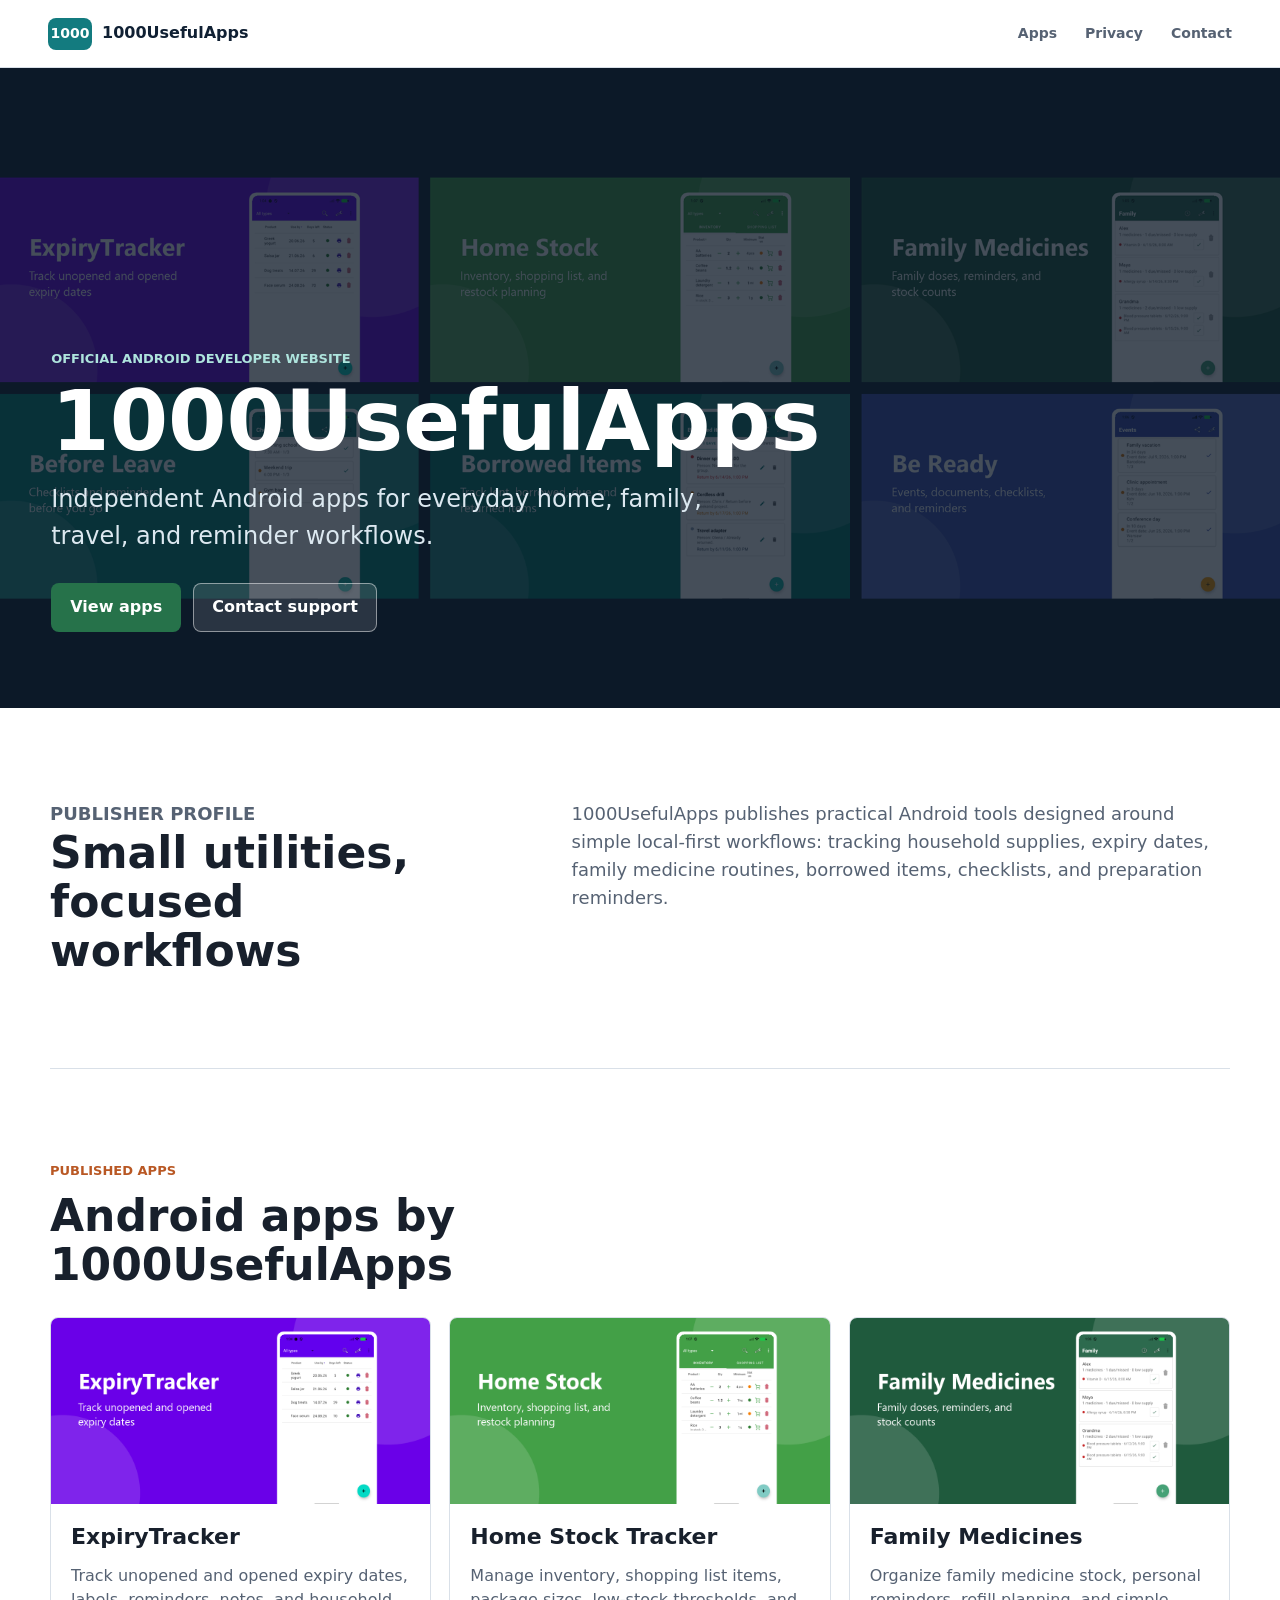
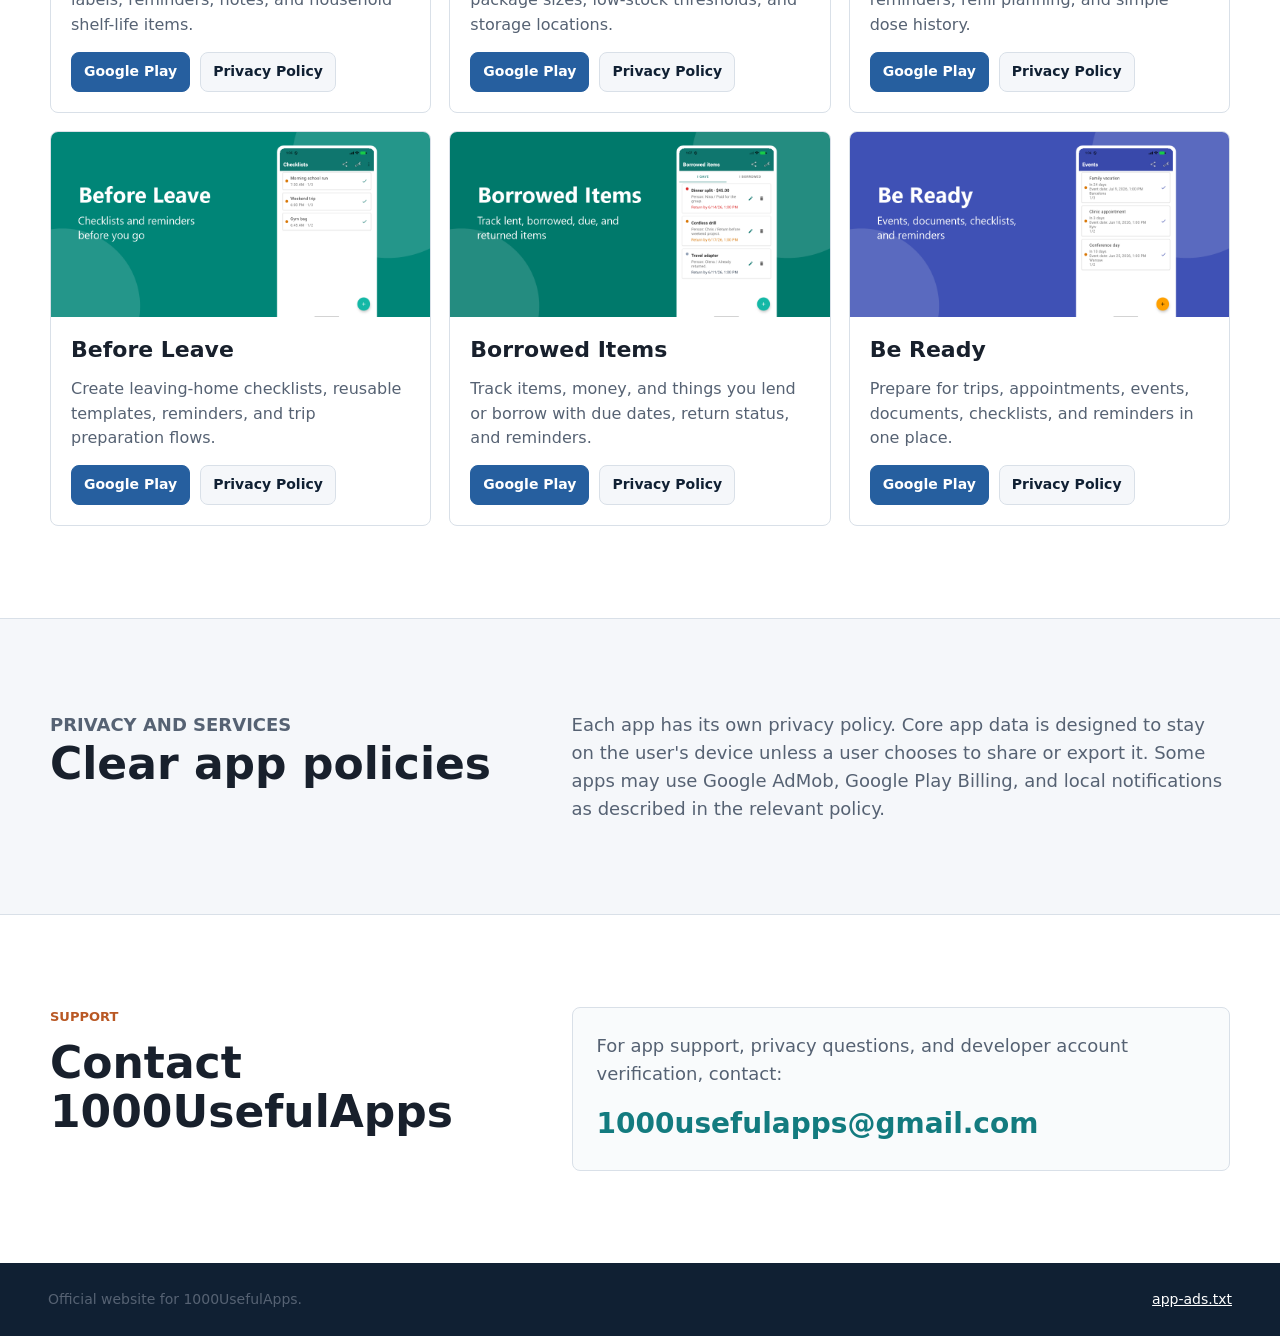
==== index.html @ 862e4d75 "Add Google site verification tag" ====
<!doctype html>
<html lang="en">
  <head>
    <meta charset="utf-8">
    <meta name="viewport" content="width=device-width, initial-scale=1">
    <title>1000UsefulApps | Official Android Developer Website</title>
    <meta
      name="description"
      content="Official website for 1000UsefulApps, an independent Android app developer creating practical tools for home, family, travel, and everyday routines."
    >
    <link rel="canonical" href="https://1000usefulapps.github.io/">
    <meta property="og:title" content="1000UsefulApps">
    <meta property="og:description" content="Practical Android apps for everyday home, family, travel, and reminder workflows.">
    <meta property="og:type" content="website">
    <meta property="og:url" content="https://1000usefulapps.github.io/">
    <meta property="og:image" content="https://1000usefulapps.github.io/assets/apps/portfolio-preview.png">
    <meta name="google-site-verification" content="Y6LnoSUaHyvUxmMzChPfbwcNs0ozjWDO7_T7IYv05tI">
    <link rel="stylesheet" href="styles.css">
  </head>
  <body>
    <header class="site-header">
      <a class="brand" href="/" aria-label="1000UsefulApps home">
        <span class="brand-mark" aria-hidden="true">1000</span>
        <span>1000UsefulApps</span>
      </a>
      <nav class="site-nav" aria-label="Primary navigation">
        <a href="#apps">Apps</a>
        <a href="#privacy">Privacy</a>
        <a href="#contact">Contact</a>
      </nav>
    </header>

    <main>
      <section class="hero" aria-labelledby="hero-title">
        <div class="hero-content">
          <p class="eyebrow">Official Android developer website</p>
          <h1 id="hero-title">1000UsefulApps</h1>
          <p class="hero-copy">
            Independent Android apps for everyday home, family, travel, and reminder workflows.
          </p>
          <div class="hero-actions">
            <a class="button button-primary" href="#apps">View apps</a>
            <a class="button button-secondary" href="mailto:1000usefulapps@gmail.com">Contact support</a>
          </div>
        </div>
      </section>

      <section class="section intro" aria-label="About 1000UsefulApps">
        <div>
          <p class="section-kicker">Publisher profile</p>
          <h2>Small utilities, focused workflows</h2>
        </div>
        <p>
          1000UsefulApps publishes practical Android tools designed around simple local-first
          workflows: tracking household supplies, expiry dates, family medicine routines,
          borrowed items, checklists, and preparation reminders.
        </p>
      </section>

      <section class="section" id="apps" aria-labelledby="apps-title">
        <div class="section-heading">
          <p class="section-kicker">Published apps</p>
          <h2 id="apps-title">Android apps by 1000UsefulApps</h2>
        </div>

        <div class="app-grid">
          <article class="app-card">
            <img src="assets/apps/expirytracker.png" alt="ExpiryTracker app preview">
            <div class="app-content">
              <h3>ExpiryTracker</h3>
              <p>Track unopened and opened expiry dates, labels, reminders, notes, and household shelf-life items.</p>
              <div class="app-links">
                <a href="https://play.google.com/store/apps/details?id=com.myhome.expirytracker">Google Play</a>
                <a href="https://1000usefulapps.github.io/ExpieryTracker-privacy/">Privacy Policy</a>
              </div>
            </div>
          </article>

          <article class="app-card">
            <img src="assets/apps/home-stock.png" alt="Home Stock Tracker app preview">
            <div class="app-content">
              <h3>Home Stock Tracker</h3>
              <p>Manage inventory, shopping list items, package sizes, low-stock thresholds, and storage locations.</p>
              <div class="app-links">
                <a href="https://play.google.com/store/apps/details?id=com.myhome.homestock">Google Play</a>
                <a href="https://1000usefulapps.github.io/homestock-privacy/">Privacy Policy</a>
              </div>
            </div>
          </article>

          <article class="app-card">
            <img src="assets/apps/family-medicines.png" alt="Family Medicines app preview">
            <div class="app-content">
              <h3>Family Medicines</h3>
              <p>Organize family medicine stock, personal reminders, refill planning, and simple dose history.</p>
              <div class="app-links">
                <a href="https://play.google.com/store/apps/details?id=com.myhome.familymedicines">Google Play</a>
                <a href="https://1000usefulapps.github.io/familymedicines-privacy/">Privacy Policy</a>
              </div>
            </div>
          </article>

          <article class="app-card">
            <img src="assets/apps/before-leave.png" alt="Before Leave app preview">
            <div class="app-content">
              <h3>Before Leave</h3>
              <p>Create leaving-home checklists, reusable templates, reminders, and trip preparation flows.</p>
              <div class="app-links">
                <a href="https://play.google.com/store/apps/details?id=com.myhome.beforeleave">Google Play</a>
                <a href="https://1000usefulapps.github.io/beforeleave-privacy/">Privacy Policy</a>
              </div>
            </div>
          </article>

          <article class="app-card">
            <img src="assets/apps/borrowed-items.png" alt="Borrowed Items app preview">
            <div class="app-content">
              <h3>Borrowed Items</h3>
              <p>Track items, money, and things you lend or borrow with due dates, return status, and reminders.</p>
              <div class="app-links">
                <a href="https://play.google.com/store/apps/details?id=com.myhome.borroweditems">Google Play</a>
                <a href="https://1000usefulapps.github.io/borroweditems-privacy/">Privacy Policy</a>
              </div>
            </div>
          </article>

          <article class="app-card">
            <img src="assets/apps/be-ready.png" alt="Be Ready app preview">
            <div class="app-content">
              <h3>Be Ready</h3>
              <p>Prepare for trips, appointments, events, documents, checklists, and reminders in one place.</p>
              <div class="app-links">
                <a href="https://play.google.com/store/apps/details?id=com.myhome.traveldocs">Google Play</a>
                <a href="https://1000usefulapps.github.io/traveldocs-privacy/">Privacy Policy</a>
              </div>
            </div>
          </article>
        </div>
      </section>

      <section class="section policy-band" id="privacy" aria-labelledby="privacy-title">
        <div>
          <p class="section-kicker">Privacy and services</p>
          <h2 id="privacy-title">Clear app policies</h2>
        </div>
        <p>
          Each app has its own privacy policy. Core app data is designed to stay on the user's
          device unless a user chooses to share or export it. Some apps may use Google AdMob,
          Google Play Billing, and local notifications as described in the relevant policy.
        </p>
      </section>

      <section class="section contact" id="contact" aria-labelledby="contact-title">
        <div>
          <p class="section-kicker">Support</p>
          <h2 id="contact-title">Contact 1000UsefulApps</h2>
        </div>
        <div class="contact-panel">
          <p>
            For app support, privacy questions, and developer account verification, contact:
          </p>
          <a class="contact-link" href="mailto:1000usefulapps@gmail.com">1000usefulapps@gmail.com</a>
        </div>
      </section>
    </main>

    <footer class="site-footer">
      <span>Official website for 1000UsefulApps.</span>
      <a href="app-ads.txt">app-ads.txt</a>
    </footer>
  </body>
</html>
---- styles.css ----
:root {
  --ink: #18202c;
  --muted: #566273;
  --line: #d9e0e8;
  --surface: #ffffff;
  --soft: #f5f7fa;
  --navy: #102033;
  --teal: #137b7f;
  --green: #26724a;
  --blue: #265f9f;
  --focus: #0b66c3;
}

* {
  box-sizing: border-box;
}

html {
  scroll-behavior: smooth;
}

body {
  margin: 0;
  color: var(--ink);
  background: var(--surface);
  font-family: Inter, ui-sans-serif, system-ui, -apple-system, BlinkMacSystemFont, "Segoe UI", sans-serif;
  font-size: 16px;
  line-height: 1.55;
}

a {
  color: inherit;
}

a:focus-visible {
  outline: 3px solid var(--focus);
  outline-offset: 3px;
}

.site-header {
  position: sticky;
  top: 0;
  z-index: 20;
  display: flex;
  align-items: center;
  justify-content: space-between;
  gap: 24px;
  min-height: 68px;
  padding: 14px clamp(18px, 4vw, 48px);
  background: rgba(255, 255, 255, 0.94);
  border-bottom: 1px solid var(--line);
  backdrop-filter: blur(12px);
}

.brand {
  display: inline-flex;
  align-items: center;
  gap: 10px;
  min-width: 0;
  color: var(--navy);
  font-weight: 760;
  text-decoration: none;
}

.brand-mark {
  display: inline-grid;
  place-items: center;
  width: 44px;
  height: 32px;
  color: #fff;
  background: var(--teal);
  border-radius: 8px;
  font-size: 14px;
}

.site-nav {
  display: flex;
  align-items: center;
  gap: clamp(12px, 2.4vw, 28px);
  color: var(--muted);
  font-size: 14px;
  font-weight: 650;
}

.site-nav a {
  text-decoration: none;
}

.site-nav a:hover {
  color: var(--ink);
}

.hero {
  position: relative;
  min-height: min(640px, calc(100vh - 68px));
  display: flex;
  align-items: end;
  padding: clamp(88px, 14vw, 160px) clamp(18px, 4vw, 56px) clamp(44px, 7vw, 76px);
  color: #fff;
  background-image: url("assets/apps/portfolio-preview.png");
  background-position: center;
  background-size: cover;
  isolation: isolate;
}

.hero::before {
  content: "";
  position: absolute;
  inset: 0;
  z-index: -1;
  background: rgba(11, 23, 37, 0.76);
}

.hero-content {
  width: min(860px, 100%);
}

.eyebrow,
.section-kicker {
  margin: 0 0 10px;
  color: #b95824;
  font-size: 13px;
  font-weight: 800;
  text-transform: uppercase;
}

.hero .eyebrow {
  color: #aee4dd;
}

h1,
h2,
h3,
p {
  overflow-wrap: anywhere;
}

h1 {
  margin: 0;
  font-size: clamp(44px, 7vw, 84px);
  line-height: 1;
  font-weight: 820;
  letter-spacing: 0;
  overflow-wrap: normal;
}

h2 {
  margin: 0;
  font-size: clamp(28px, 4vw, 44px);
  line-height: 1.12;
  font-weight: 780;
  letter-spacing: 0;
}

h3 {
  margin: 0;
  font-size: 22px;
  line-height: 1.18;
  font-weight: 760;
  letter-spacing: 0;
}

.hero-copy {
  max-width: 690px;
  margin: 18px 0 0;
  color: #dce8f0;
  font-size: clamp(18px, 2.2vw, 24px);
}

.hero-actions {
  display: flex;
  flex-wrap: wrap;
  gap: 12px;
  margin-top: 28px;
}

.button {
  display: inline-flex;
  align-items: center;
  justify-content: center;
  min-height: 46px;
  padding: 11px 18px;
  border: 1px solid transparent;
  border-radius: 8px;
  font-weight: 750;
  text-decoration: none;
}

.button-primary {
  color: #fff;
  background: var(--green);
}

.button-secondary {
  color: #fff;
  border-color: rgba(255, 255, 255, 0.48);
  background: rgba(255, 255, 255, 0.12);
}

.section {
  width: min(1180px, calc(100% - 36px));
  margin: 0 auto;
  padding: clamp(54px, 8vw, 92px) 0;
}

.intro,
.policy-band,
.contact {
  display: grid;
  grid-template-columns: minmax(240px, 0.82fr) minmax(0, 1.18fr);
  gap: clamp(24px, 5vw, 72px);
  align-items: start;
  border-bottom: 1px solid var(--line);
}

.intro p,
.policy-band p,
.contact-panel p {
  margin: 0;
  color: var(--muted);
  font-size: 18px;
}

.section-heading {
  max-width: 780px;
  margin-bottom: 28px;
}

.app-grid {
  display: grid;
  grid-template-columns: repeat(3, minmax(0, 1fr));
  gap: 18px;
}

.app-card {
  overflow: hidden;
  display: flex;
  flex-direction: column;
  min-height: 100%;
  background: var(--surface);
  border: 1px solid var(--line);
  border-radius: 8px;
}

.app-card img {
  display: block;
  width: 100%;
  aspect-ratio: 1024 / 500;
  object-fit: cover;
  background: var(--soft);
}

.app-content {
  display: flex;
  flex: 1;
  flex-direction: column;
  gap: 14px;
  padding: 20px;
}

.app-content p {
  margin: 0;
  color: var(--muted);
}

.app-links {
  display: flex;
  flex-wrap: wrap;
  gap: 10px;
  margin-top: auto;
}

.app-links a {
  display: inline-flex;
  align-items: center;
  min-height: 38px;
  padding: 8px 12px;
  border-radius: 8px;
  color: var(--navy);
  background: var(--soft);
  border: 1px solid var(--line);
  font-size: 14px;
  font-weight: 740;
  text-decoration: none;
}

.app-links a:first-child {
  color: #fff;
  background: var(--blue);
  border-color: var(--blue);
}

.policy-band {
  width: 100%;
  max-width: none;
  padding-right: max(18px, calc((100vw - 1180px) / 2));
  padding-left: max(18px, calc((100vw - 1180px) / 2));
  background: var(--soft);
  border-top: 1px solid var(--line);
}

.contact {
  border-bottom: 0;
}

.contact-panel {
  padding: 24px;
  background: #f9fbfc;
  border: 1px solid var(--line);
  border-radius: 8px;
}

.contact-link {
  display: inline-block;
  margin-top: 14px;
  color: var(--teal);
  font-size: clamp(20px, 3vw, 28px);
  font-weight: 780;
  text-decoration: none;
}

.site-footer {
  display: flex;
  justify-content: space-between;
  gap: 18px;
  padding: 26px clamp(18px, 4vw, 48px);
  color: var(--muted);
  background: var(--navy);
  font-size: 14px;
}

.site-footer a {
  color: #fff;
}

@media (max-width: 920px) {
  .app-grid {
    grid-template-columns: repeat(2, minmax(0, 1fr));
  }

  .intro,
  .policy-band,
  .contact {
    grid-template-columns: 1fr;
  }
}

@media (max-width: 640px) {
  .site-header {
    position: static;
    align-items: flex-start;
    flex-direction: column;
    gap: 12px;
  }

  .site-nav {
    width: 100%;
    justify-content: space-between;
  }

  .hero {
    min-height: 560px;
    padding-top: 72px;
  }

  h1 {
    font-size: 42px;
  }

  .hero-actions,
  .button {
    width: 100%;
  }

  .app-grid {
    grid-template-columns: 1fr;
  }

  .app-content {
    padding: 18px;
  }

  .site-footer {
    flex-direction: column;
  }
}
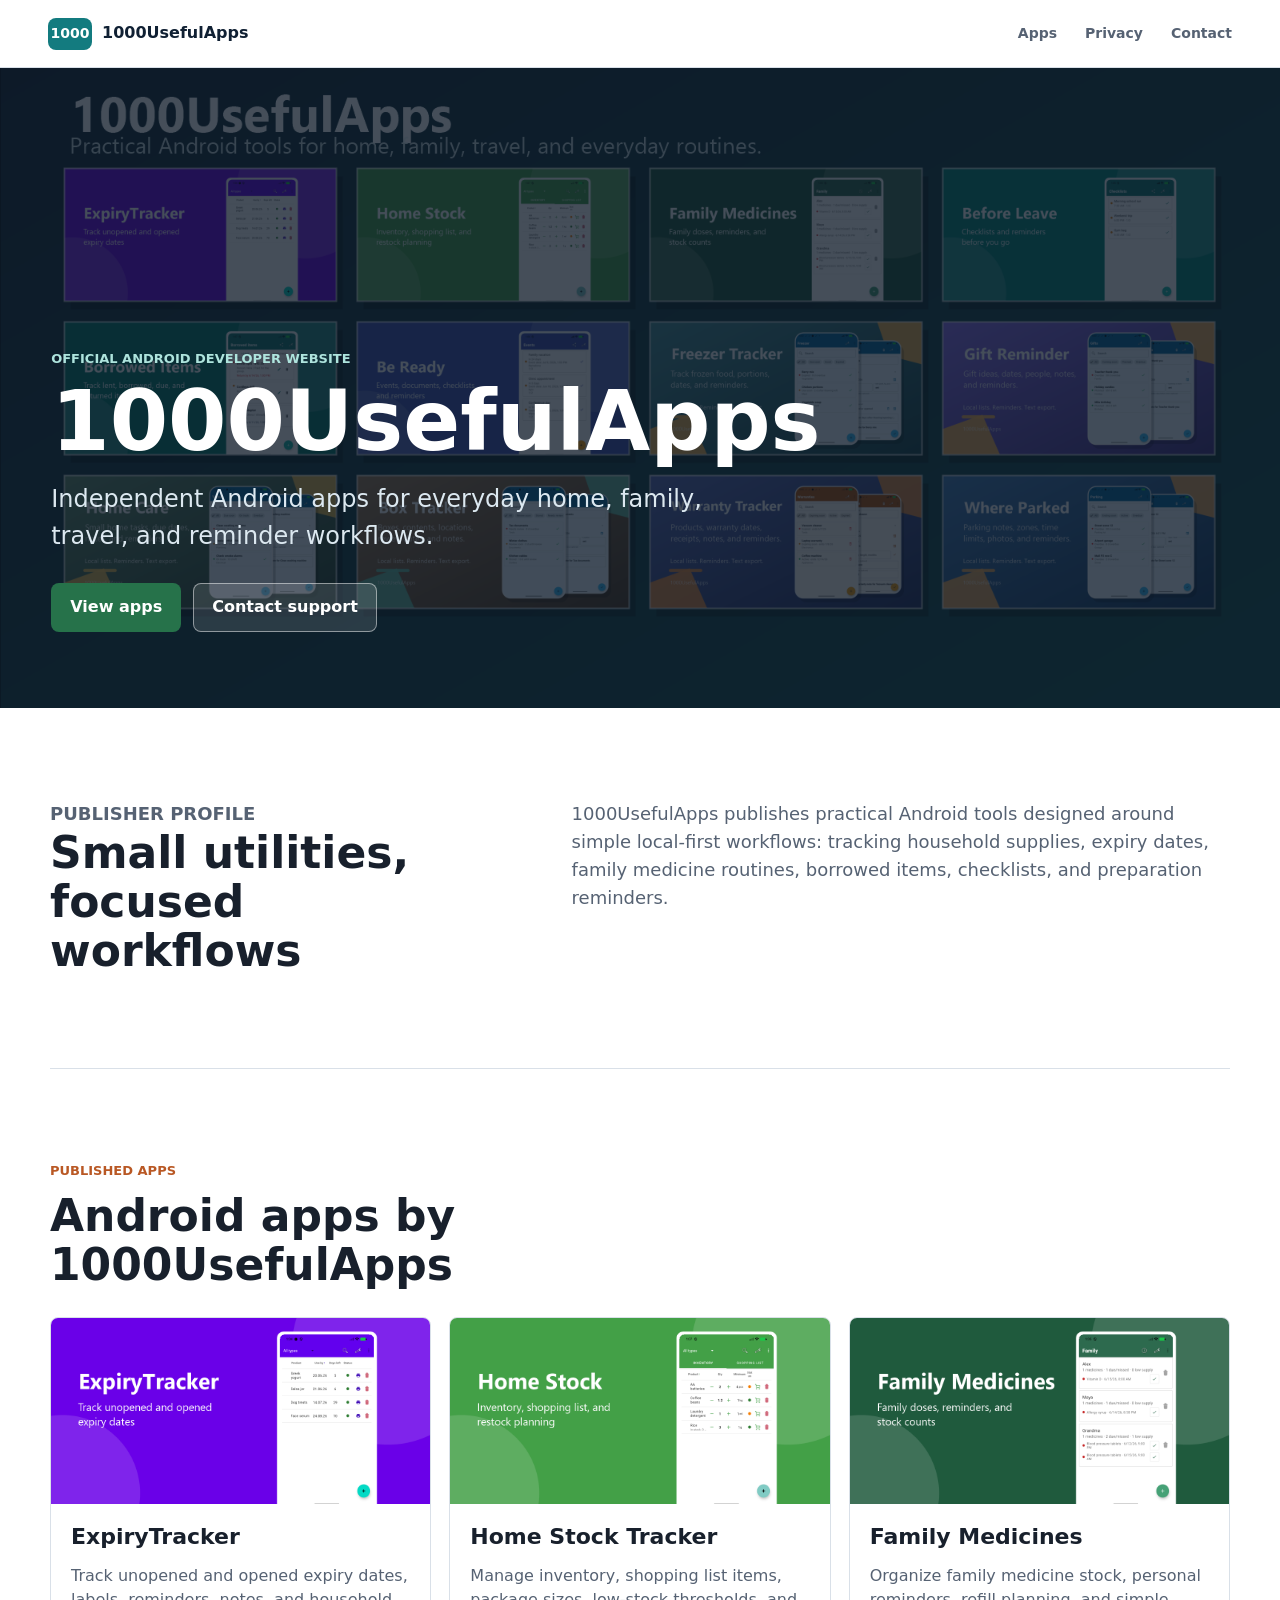
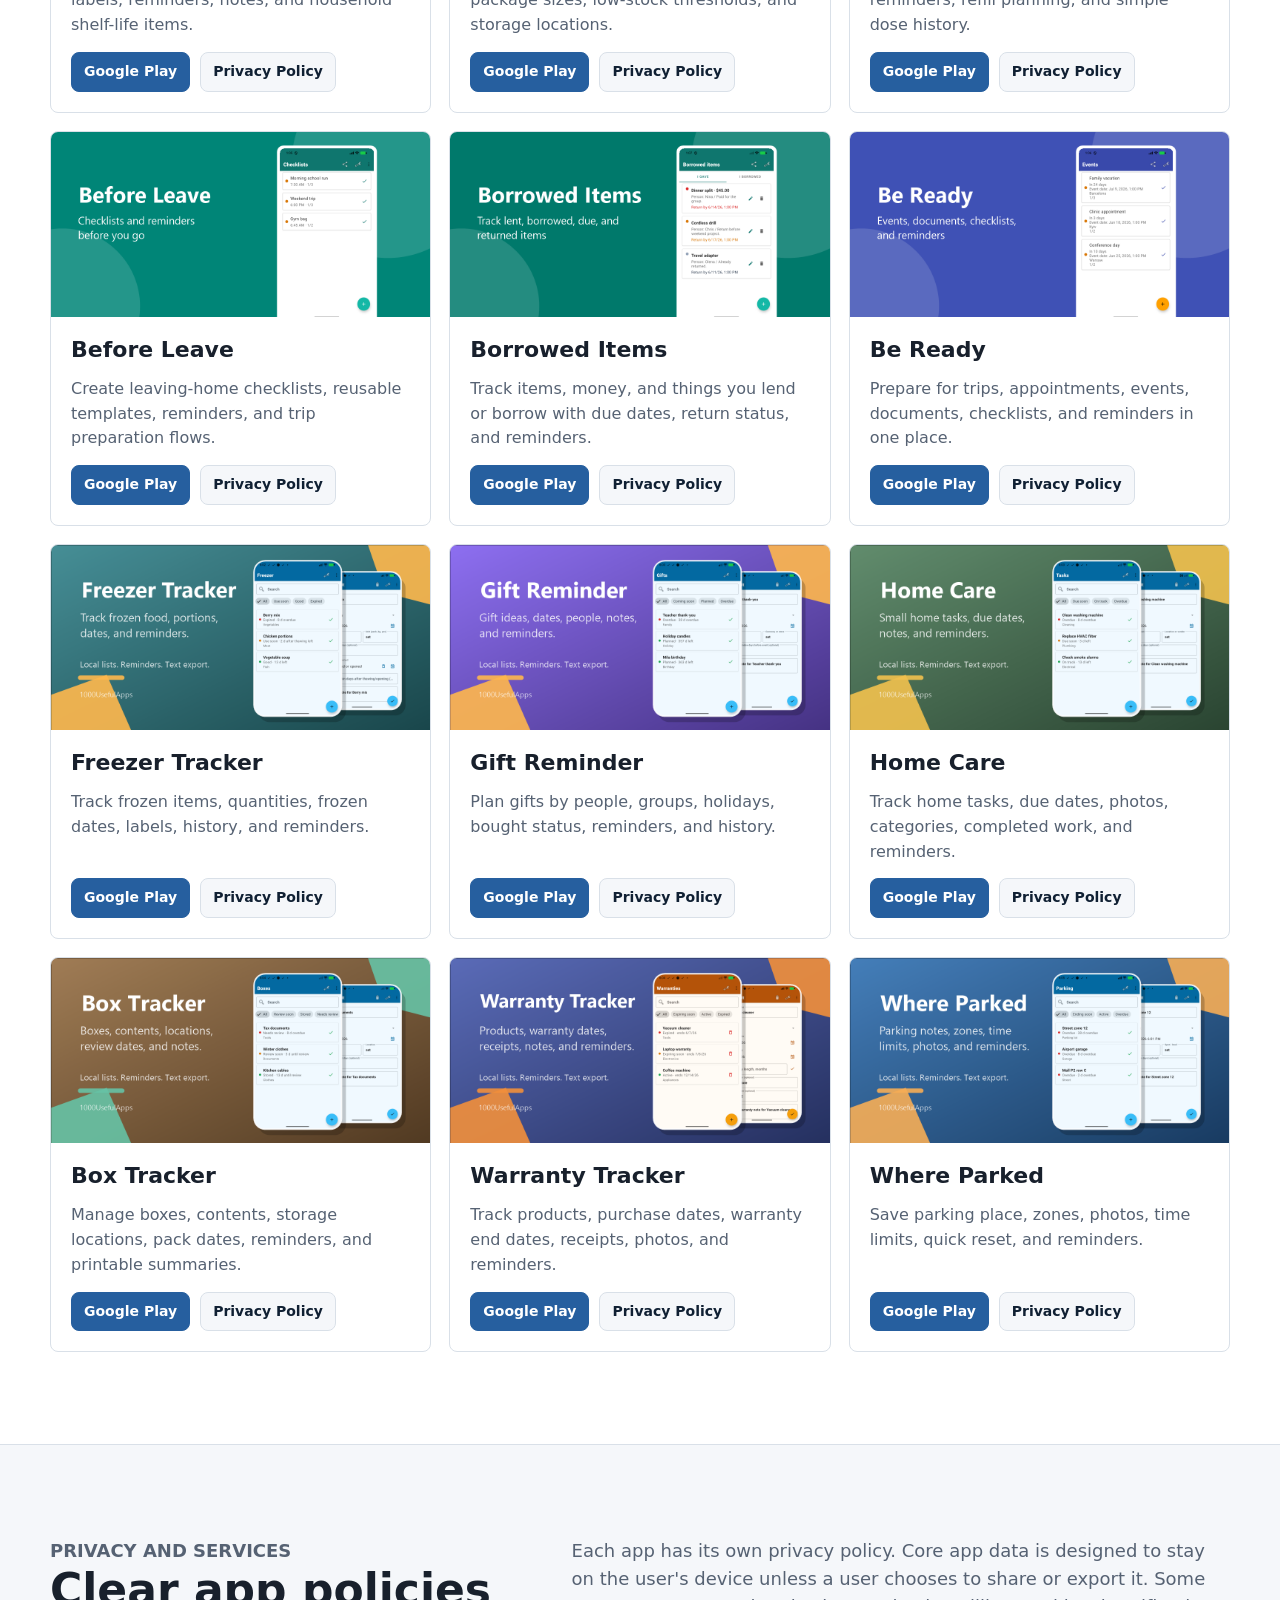
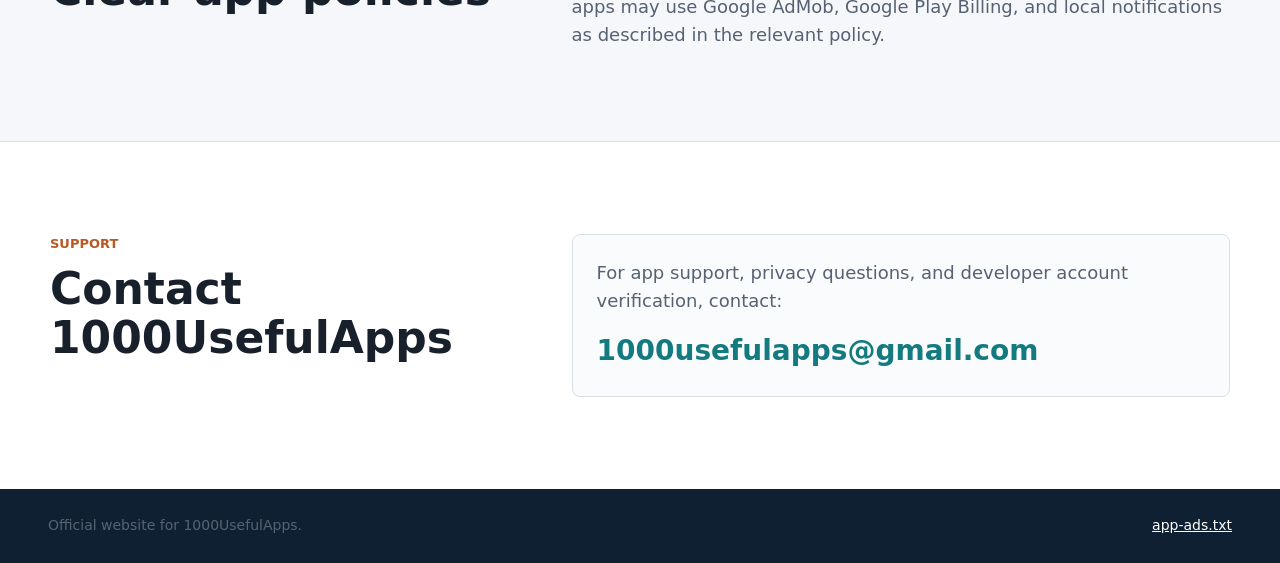
==== commit 34d2fdc0: "Update portfolio for new tracker apps" ====
--- a/index.html
+++ b/index.html
@@ -71,7 +71,7 @@
               <p>Track unopened and opened expiry dates, labels, reminders, notes, and household shelf-life items.</p>
               <div class="app-links">
                 <a href="https://play.google.com/store/apps/details?id=com.myhome.expirytracker">Google Play</a>
-                <a href="https://1000usefulapps.github.io/ExpieryTracker-privacy/">Privacy Policy</a>
+                <a href="https://1000usefulapps.github.io/ExpieryTracker/">Privacy Policy</a>
               </div>
             </div>
           </article>
@@ -132,6 +132,78 @@
               <div class="app-links">
                 <a href="https://play.google.com/store/apps/details?id=com.myhome.traveldocs">Google Play</a>
                 <a href="https://1000usefulapps.github.io/traveldocs-privacy/">Privacy Policy</a>
+              </div>
+            </div>
+          </article>
+
+          <article class="app-card">
+            <img src="assets/apps/freezer-tracker.png" alt="Freezer Tracker app preview">
+            <div class="app-content">
+              <h3>Freezer Tracker</h3>
+              <p>Track frozen items, quantities, frozen dates, labels, history, and reminders.</p>
+              <div class="app-links">
+                <a href="https://play.google.com/store/apps/details?id=com.myhome.freezertracker">Google Play</a>
+                <a href="https://1000usefulapps.github.io/freezer-tracker-privacy/">Privacy Policy</a>
+              </div>
+            </div>
+          </article>
+
+          <article class="app-card">
+            <img src="assets/apps/gift-reminder.png" alt="Gift Reminder app preview">
+            <div class="app-content">
+              <h3>Gift Reminder</h3>
+              <p>Plan gifts by people, groups, holidays, bought status, reminders, and history.</p>
+              <div class="app-links">
+                <a href="https://play.google.com/store/apps/details?id=com.myhome.giftreminder">Google Play</a>
+                <a href="https://1000usefulapps.github.io/gift-reminder-privacy/">Privacy Policy</a>
+              </div>
+            </div>
+          </article>
+
+          <article class="app-card">
+            <img src="assets/apps/home-care.png" alt="Home Care app preview">
+            <div class="app-content">
+              <h3>Home Care</h3>
+              <p>Track home tasks, due dates, photos, categories, completed work, and reminders.</p>
+              <div class="app-links">
+                <a href="https://play.google.com/store/apps/details?id=com.myhome.homemaintenance">Google Play</a>
+                <a href="https://1000usefulapps.github.io/home-maintenance-privacy/">Privacy Policy</a>
+              </div>
+            </div>
+          </article>
+
+          <article class="app-card">
+            <img src="assets/apps/box-tracker.png" alt="Box Tracker app preview">
+            <div class="app-content">
+              <h3>Box Tracker</h3>
+              <p>Manage boxes, contents, storage locations, pack dates, reminders, and printable summaries.</p>
+              <div class="app-links">
+                <a href="https://play.google.com/store/apps/details?id=com.myhome.inventorybox">Google Play</a>
+                <a href="https://1000usefulapps.github.io/inventory-box-tracker-privacy/">Privacy Policy</a>
+              </div>
+            </div>
+          </article>
+
+          <article class="app-card">
+            <img src="assets/apps/warranty-tracker.png" alt="Warranty Tracker app preview">
+            <div class="app-content">
+              <h3>Warranty Tracker</h3>
+              <p>Track products, purchase dates, warranty end dates, receipts, photos, and reminders.</p>
+              <div class="app-links">
+                <a href="https://play.google.com/store/apps/details?id=com.myhome.warrantytracker">Google Play</a>
+                <a href="https://1000usefulapps.github.io/warranty-tracker-privacy/">Privacy Policy</a>
+              </div>
+            </div>
+          </article>
+
+          <article class="app-card">
+            <img src="assets/apps/where-parked.png" alt="Where Parked app preview">
+            <div class="app-content">
+              <h3>Where Parked</h3>
+              <p>Save parking place, zones, photos, time limits, quick reset, and reminders.</p>
+              <div class="app-links">
+                <a href="https://play.google.com/store/apps/details?id=com.myhome.whereparked">Google Play</a>
+                <a href="https://1000usefulapps.github.io/where-parked-privacy/">Privacy Policy</a>
               </div>
             </div>
           </article>
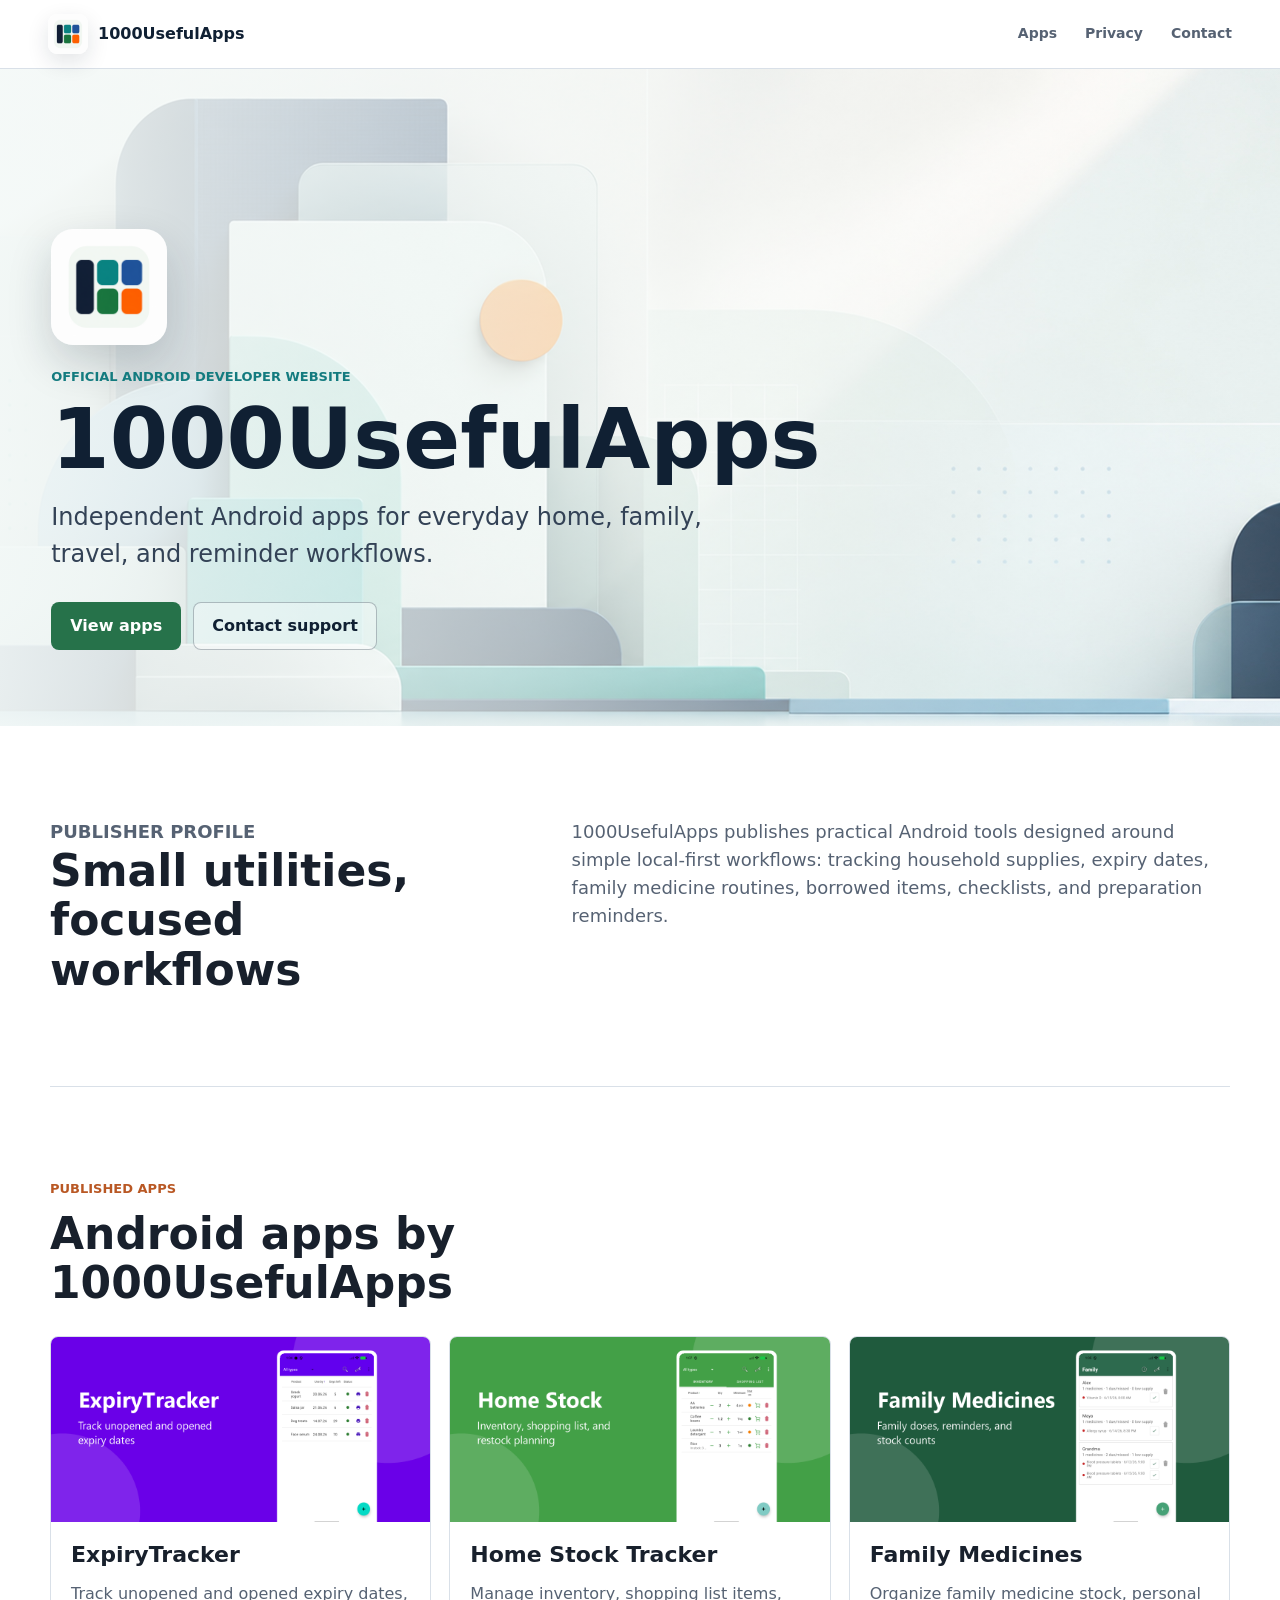
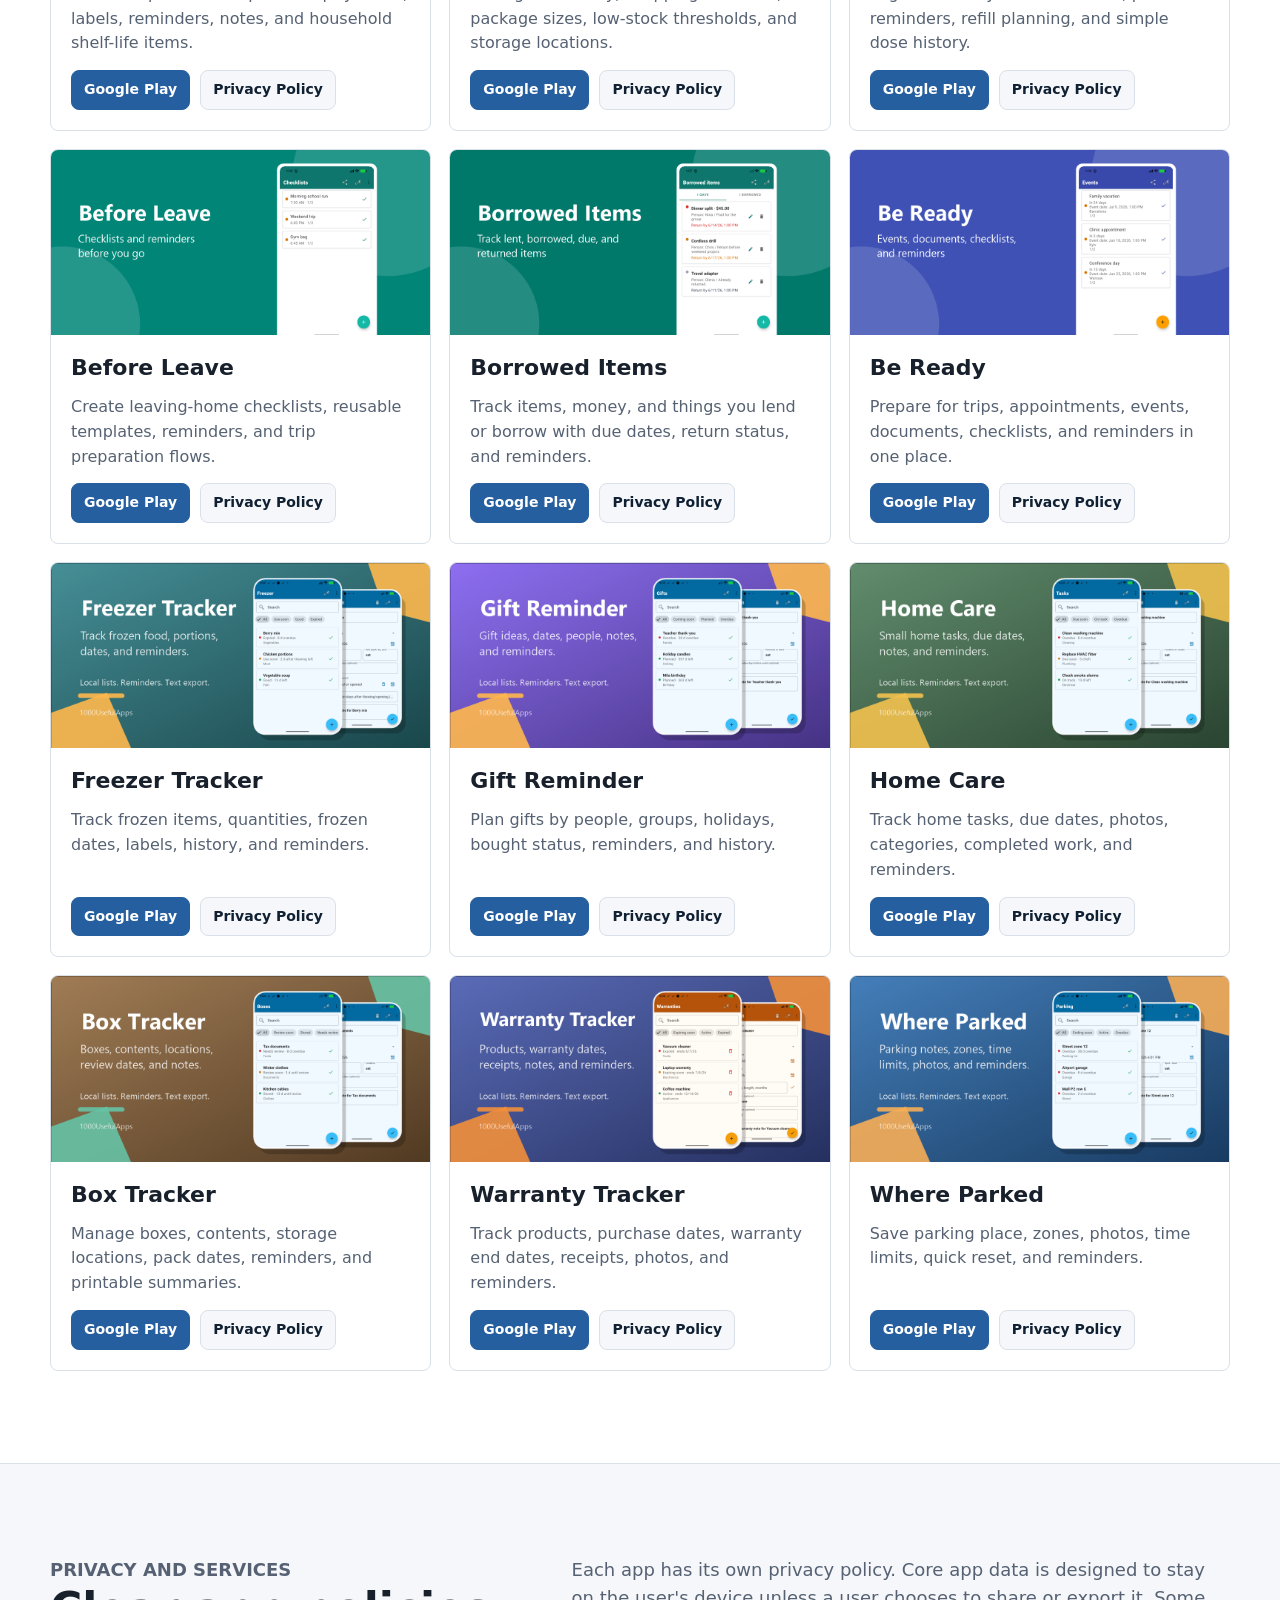
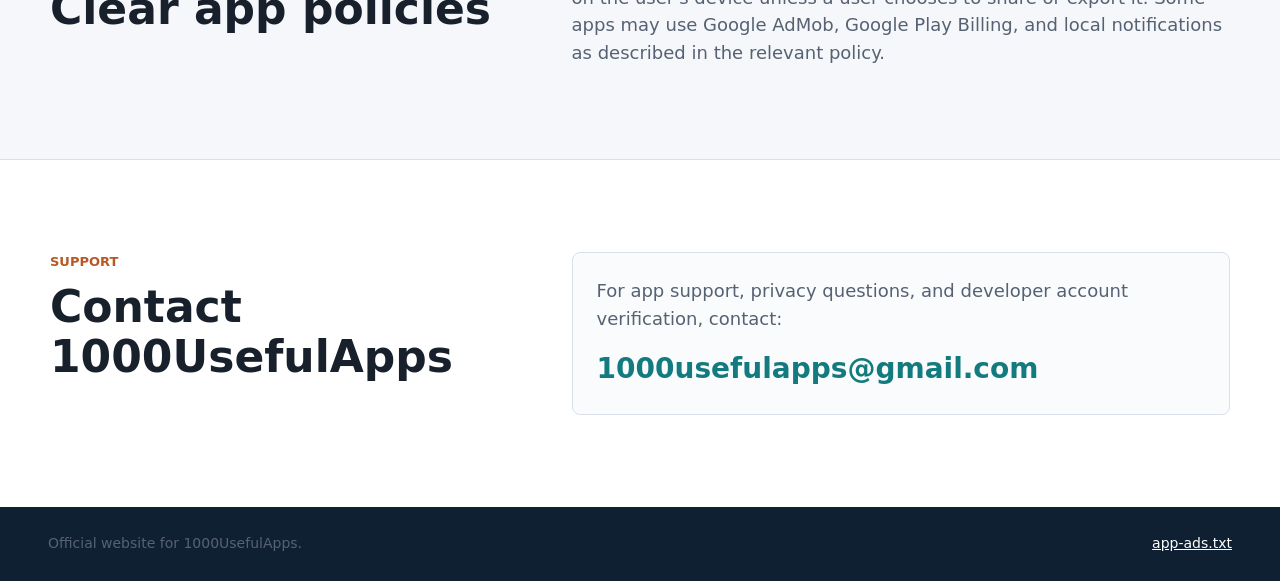
==== commit 4d7d7845: "Add developer branding to homepage" ====
--- a/index.html
+++ b/index.html
@@ -13,14 +13,15 @@
     <meta property="og:description" content="Practical Android apps for everyday home, family, travel, and reminder workflows.">
     <meta property="og:type" content="website">
     <meta property="og:url" content="https://1000usefulapps.github.io/">
-    <meta property="og:image" content="https://1000usefulapps.github.io/assets/apps/portfolio-preview.png">
+    <meta property="og:image" content="https://1000usefulapps.github.io/assets/brand/developer-cover.jpg">
     <meta name="google-site-verification" content="Y6LnoSUaHyvUxmMzChPfbwcNs0ozjWDO7_T7IYv05tI">
+    <link rel="icon" href="assets/brand/developer-logo.png">
     <link rel="stylesheet" href="styles.css">
   </head>
   <body>
     <header class="site-header">
       <a class="brand" href="/" aria-label="1000UsefulApps home">
-        <span class="brand-mark" aria-hidden="true">1000</span>
+        <img class="brand-mark" src="assets/brand/developer-logo.png" alt="" aria-hidden="true">
         <span>1000UsefulApps</span>
       </a>
       <nav class="site-nav" aria-label="Primary navigation">
@@ -33,6 +34,7 @@
     <main>
       <section class="hero" aria-labelledby="hero-title">
         <div class="hero-content">
+          <img class="hero-logo" src="assets/brand/developer-logo.png" alt="1000UsefulApps logo">
           <p class="eyebrow">Official Android developer website</p>
           <h1 id="hero-title">1000UsefulApps</h1>
           <p class="hero-copy">
--- a/styles.css
+++ b/styles.css
@@ -63,14 +63,12 @@
 }
 
 .brand-mark {
-  display: inline-grid;
-  place-items: center;
-  width: 44px;
-  height: 32px;
-  color: #fff;
-  background: var(--teal);
-  border-radius: 8px;
-  font-size: 14px;
+  display: block;
+  width: 40px;
+  height: 40px;
+  border-radius: 9px;
+  object-fit: cover;
+  box-shadow: 0 8px 22px rgba(16, 32, 51, 0.12);
 }
 
 .site-nav {
@@ -96,8 +94,8 @@
   display: flex;
   align-items: end;
   padding: clamp(88px, 14vw, 160px) clamp(18px, 4vw, 56px) clamp(44px, 7vw, 76px);
-  color: #fff;
-  background-image: url("assets/apps/portfolio-preview.png");
+  color: var(--navy);
+  background-image: url("assets/brand/developer-cover.jpg");
   background-position: center;
   background-size: cover;
   isolation: isolate;
@@ -108,11 +106,20 @@
   position: absolute;
   inset: 0;
   z-index: -1;
-  background: rgba(11, 23, 37, 0.76);
+  background: linear-gradient(90deg, rgba(245, 250, 249, 0.94), rgba(245, 250, 249, 0.7) 42%, rgba(245, 250, 249, 0.18));
 }
 
 .hero-content {
   width: min(860px, 100%);
+}
+
+.hero-logo {
+  display: block;
+  width: clamp(82px, 10vw, 116px);
+  height: clamp(82px, 10vw, 116px);
+  margin-bottom: 22px;
+  border-radius: 22px;
+  box-shadow: 0 18px 44px rgba(16, 32, 51, 0.18);
 }
 
 .eyebrow,
@@ -125,7 +132,7 @@
 }
 
 .hero .eyebrow {
-  color: #aee4dd;
+  color: var(--teal);
 }
 
 h1,
@@ -163,7 +170,7 @@
 .hero-copy {
   max-width: 690px;
   margin: 18px 0 0;
-  color: #dce8f0;
+  color: #334256;
   font-size: clamp(18px, 2.2vw, 24px);
 }
 
@@ -192,9 +199,9 @@
 }
 
 .button-secondary {
-  color: #fff;
-  border-color: rgba(255, 255, 255, 0.48);
-  background: rgba(255, 255, 255, 0.12);
+  color: var(--navy);
+  border-color: rgba(16, 32, 51, 0.28);
+  background: rgba(255, 255, 255, 0.42);
 }
 
 .section {
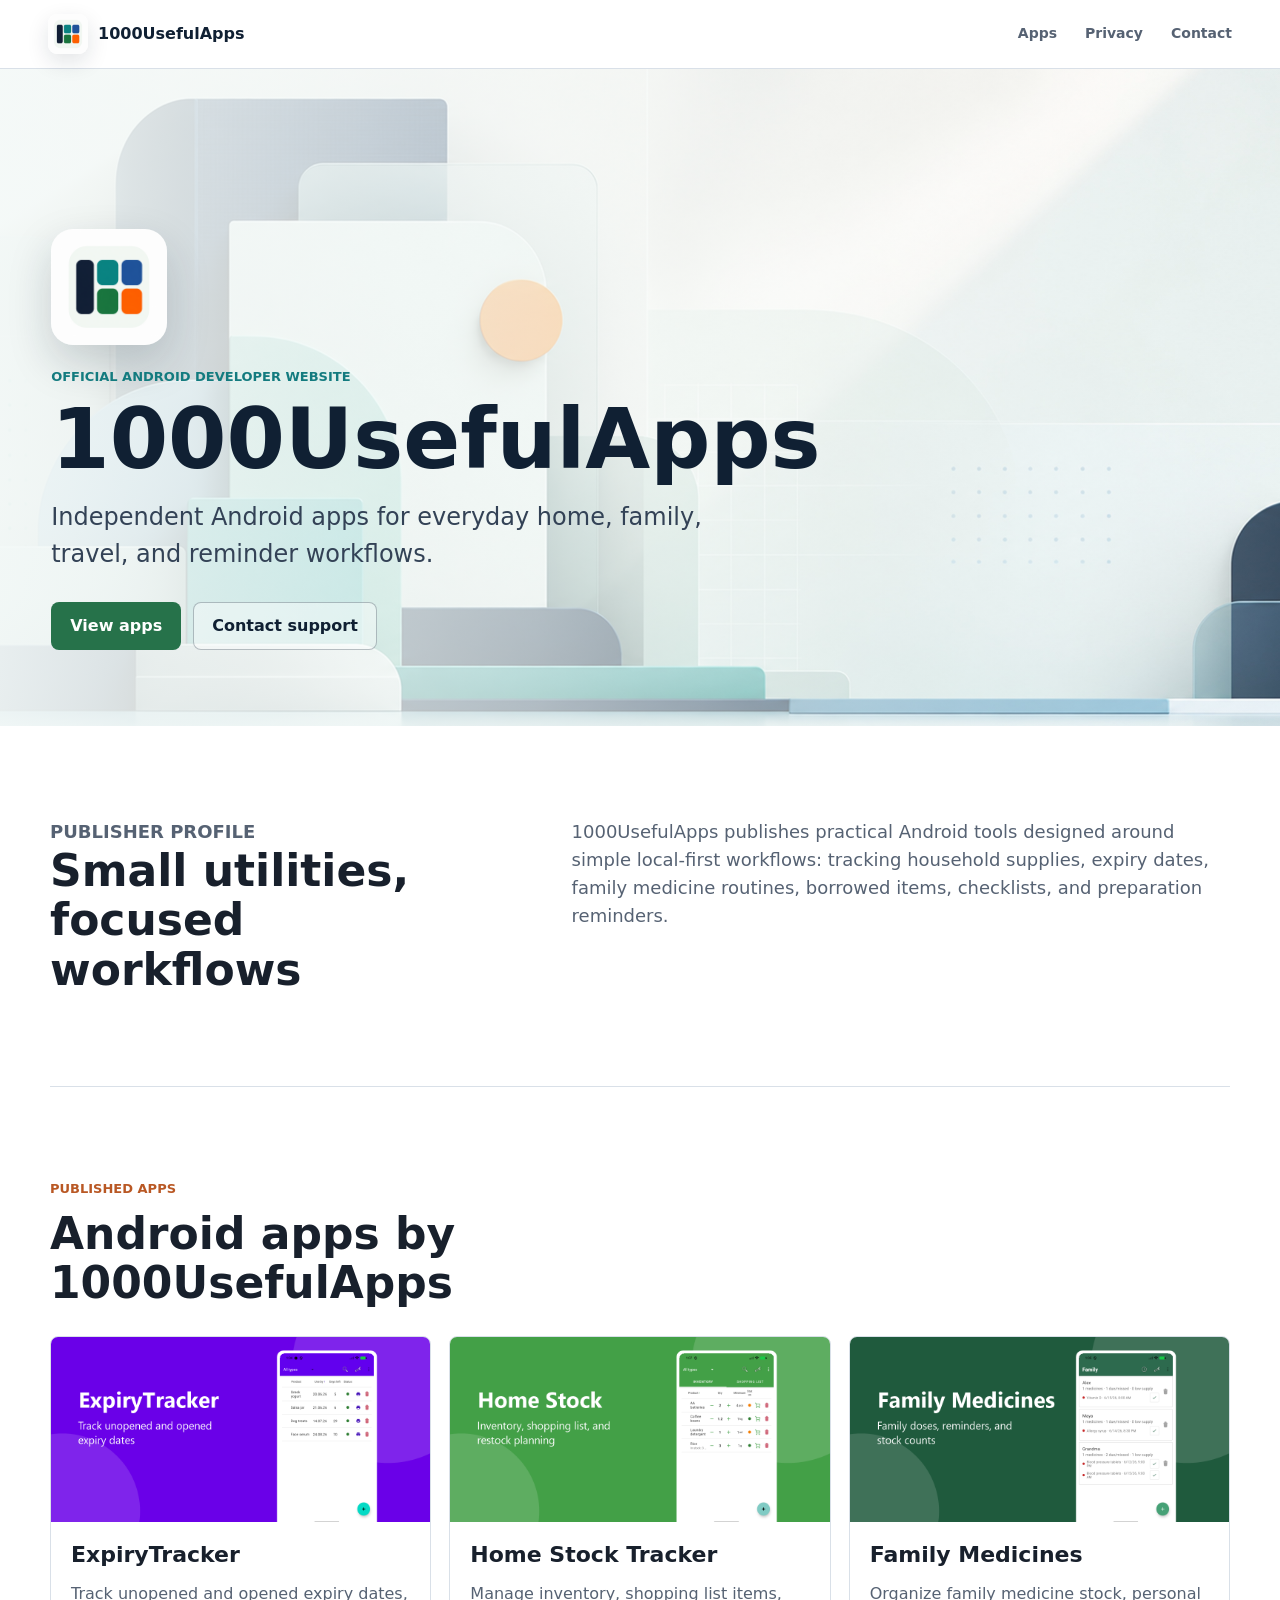
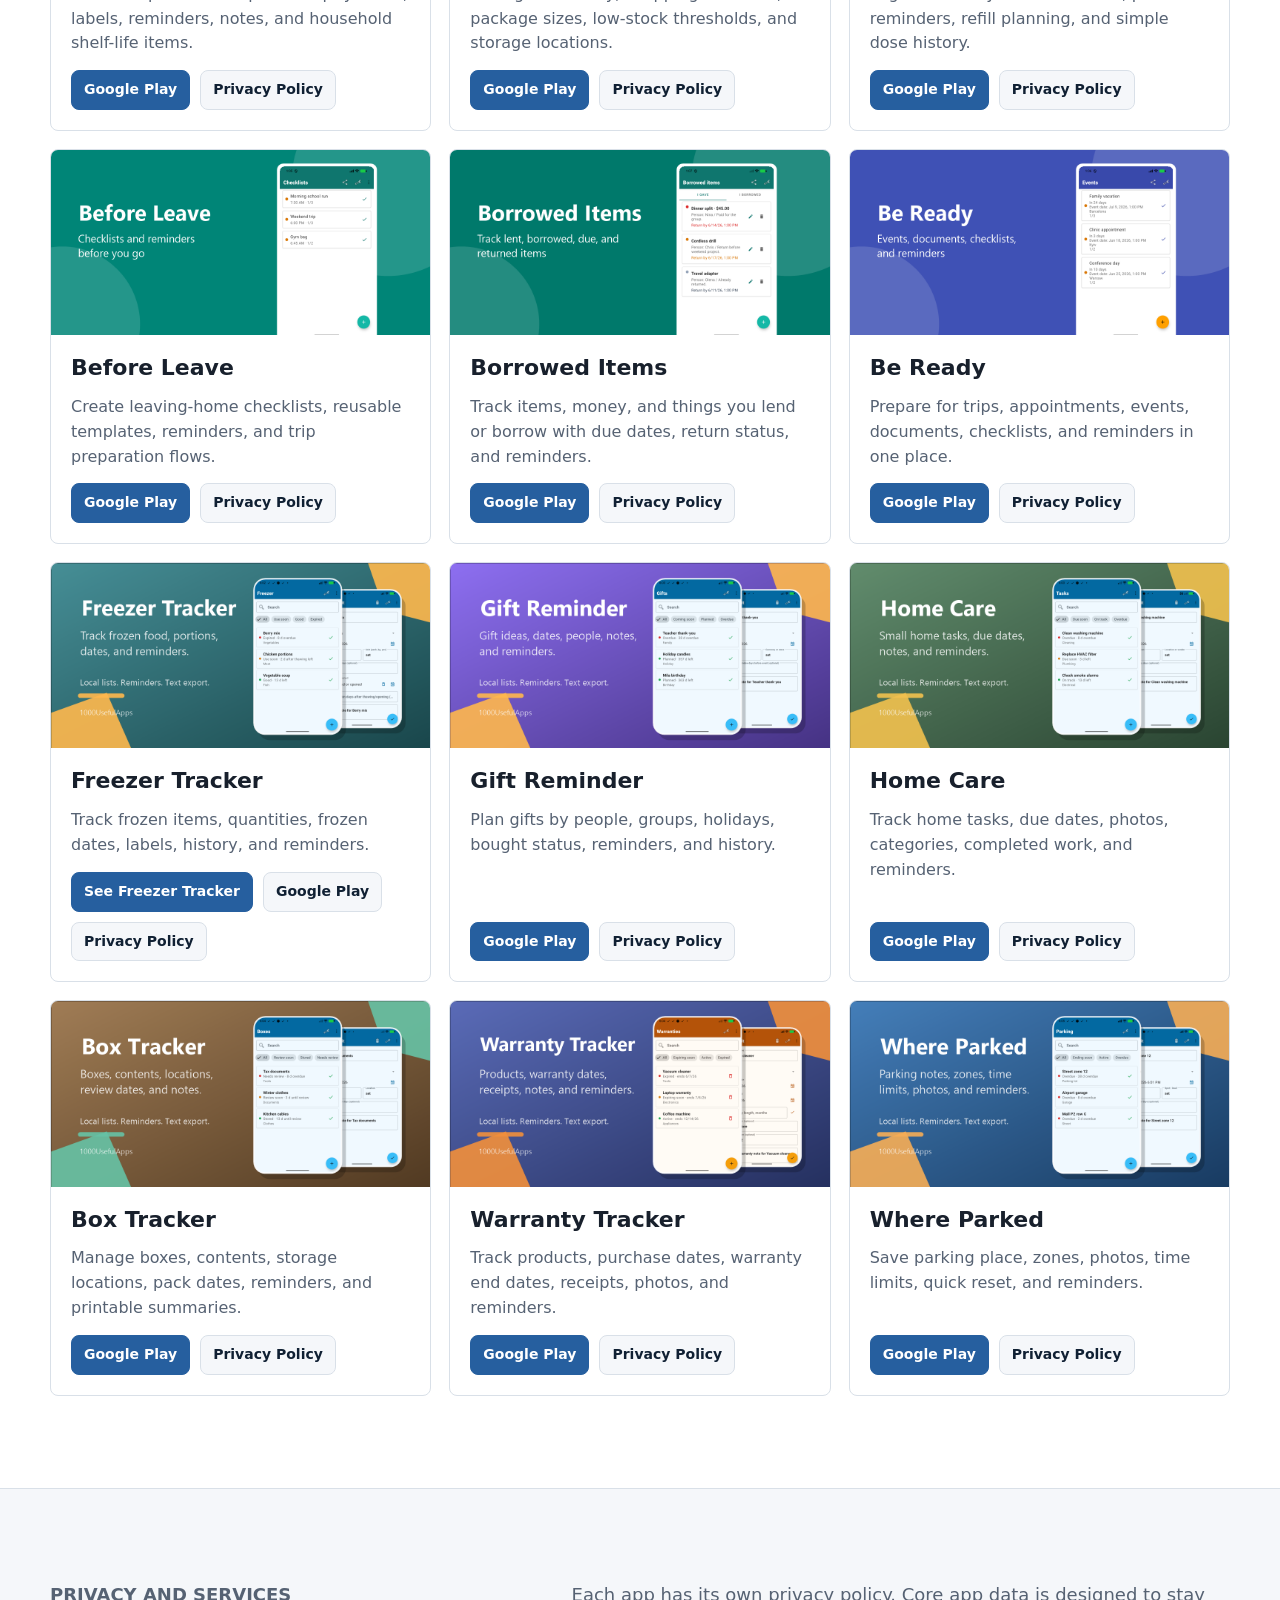
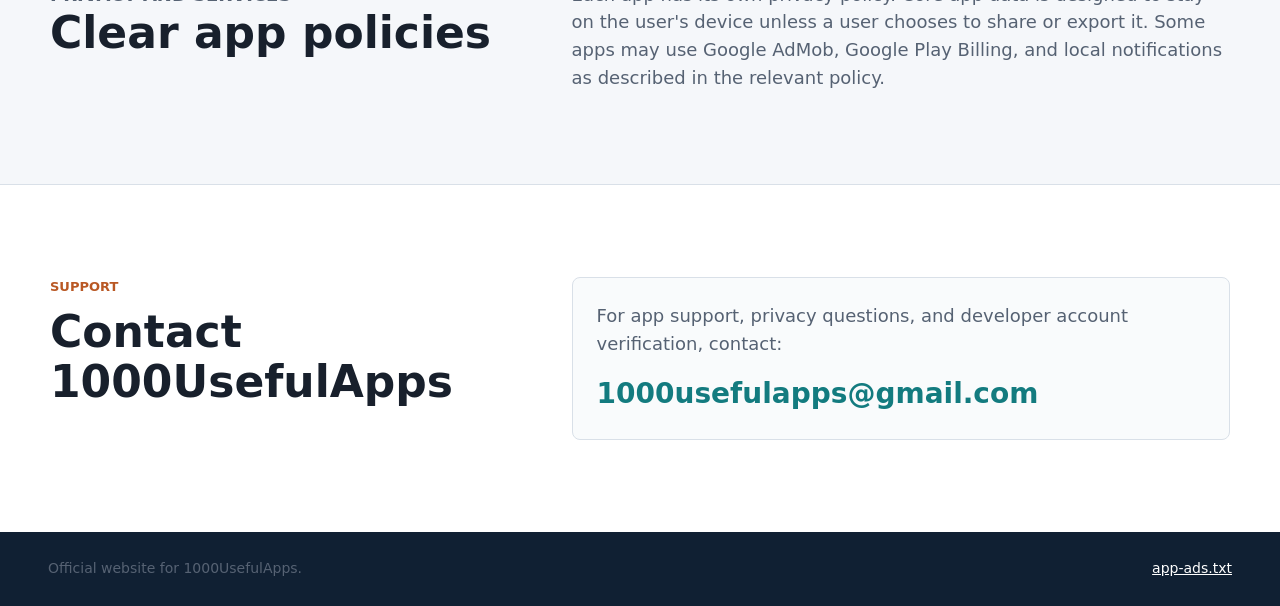
==== commit 3f893708: "Add Freezer Tracker product page with real workflow screens" ====
--- a/index.html
+++ b/index.html
@@ -72,7 +72,7 @@
               <h3>ExpiryTracker</h3>
               <p>Track unopened and opened expiry dates, labels, reminders, notes, and household shelf-life items.</p>
               <div class="app-links">
-                <a href="https://play.google.com/store/apps/details?id=com.myhome.expirytracker">Google Play</a>
+                <a href="https://play.google.com/store/apps/details?id=com.myhome.expirytracker&amp;utm_source=1000usefulapps.github.io&amp;utm_medium=referral&amp;utm_campaign=portfolio_home">Google Play</a>
                 <a href="https://1000usefulapps.github.io/ExpieryTracker/">Privacy Policy</a>
               </div>
             </div>
@@ -84,7 +84,7 @@
               <h3>Home Stock Tracker</h3>
               <p>Manage inventory, shopping list items, package sizes, low-stock thresholds, and storage locations.</p>
               <div class="app-links">
-                <a href="https://play.google.com/store/apps/details?id=com.myhome.homestock">Google Play</a>
+                <a href="https://play.google.com/store/apps/details?id=com.myhome.homestock&amp;utm_source=1000usefulapps.github.io&amp;utm_medium=referral&amp;utm_campaign=portfolio_home">Google Play</a>
                 <a href="https://1000usefulapps.github.io/homestock-privacy/">Privacy Policy</a>
               </div>
             </div>
@@ -96,7 +96,7 @@
               <h3>Family Medicines</h3>
               <p>Organize family medicine stock, personal reminders, refill planning, and simple dose history.</p>
               <div class="app-links">
-                <a href="https://play.google.com/store/apps/details?id=com.myhome.familymedicines">Google Play</a>
+                <a href="https://play.google.com/store/apps/details?id=com.myhome.familymedicines&amp;utm_source=1000usefulapps.github.io&amp;utm_medium=referral&amp;utm_campaign=portfolio_home">Google Play</a>
                 <a href="https://1000usefulapps.github.io/familymedicines-privacy/">Privacy Policy</a>
               </div>
             </div>
@@ -108,7 +108,7 @@
               <h3>Before Leave</h3>
               <p>Create leaving-home checklists, reusable templates, reminders, and trip preparation flows.</p>
               <div class="app-links">
-                <a href="https://play.google.com/store/apps/details?id=com.myhome.beforeleave">Google Play</a>
+                <a href="https://play.google.com/store/apps/details?id=com.myhome.beforeleave&amp;utm_source=1000usefulapps.github.io&amp;utm_medium=referral&amp;utm_campaign=portfolio_home">Google Play</a>
                 <a href="https://1000usefulapps.github.io/beforeleave-privacy/">Privacy Policy</a>
               </div>
             </div>
@@ -120,7 +120,7 @@
               <h3>Borrowed Items</h3>
               <p>Track items, money, and things you lend or borrow with due dates, return status, and reminders.</p>
               <div class="app-links">
-                <a href="https://play.google.com/store/apps/details?id=com.myhome.borroweditems">Google Play</a>
+                <a href="https://play.google.com/store/apps/details?id=com.myhome.borroweditems&amp;utm_source=1000usefulapps.github.io&amp;utm_medium=referral&amp;utm_campaign=portfolio_home">Google Play</a>
                 <a href="https://1000usefulapps.github.io/borroweditems-privacy/">Privacy Policy</a>
               </div>
             </div>
@@ -132,7 +132,7 @@
               <h3>Be Ready</h3>
               <p>Prepare for trips, appointments, events, documents, checklists, and reminders in one place.</p>
               <div class="app-links">
-                <a href="https://play.google.com/store/apps/details?id=com.myhome.traveldocs">Google Play</a>
+                <a href="https://play.google.com/store/apps/details?id=com.myhome.traveldocs&amp;utm_source=1000usefulapps.github.io&amp;utm_medium=referral&amp;utm_campaign=portfolio_home">Google Play</a>
                 <a href="https://1000usefulapps.github.io/traveldocs-privacy/">Privacy Policy</a>
               </div>
             </div>
@@ -144,7 +144,8 @@
               <h3>Freezer Tracker</h3>
               <p>Track frozen items, quantities, frozen dates, labels, history, and reminders.</p>
               <div class="app-links">
-                <a href="https://play.google.com/store/apps/details?id=com.myhome.freezertracker">Google Play</a>
+                <a href="apps/freezer-tracker/">See Freezer Tracker</a>
+                <a href="https://play.google.com/store/apps/details?id=com.myhome.freezertracker&amp;utm_source=1000usefulapps.github.io&amp;utm_medium=referral&amp;utm_campaign=portfolio_home">Google Play</a>
                 <a href="https://1000usefulapps.github.io/freezer-tracker-privacy/">Privacy Policy</a>
               </div>
             </div>
@@ -156,7 +157,7 @@
               <h3>Gift Reminder</h3>
               <p>Plan gifts by people, groups, holidays, bought status, reminders, and history.</p>
               <div class="app-links">
-                <a href="https://play.google.com/store/apps/details?id=com.myhome.giftreminder">Google Play</a>
+                <a href="https://play.google.com/store/apps/details?id=com.myhome.giftreminder&amp;utm_source=1000usefulapps.github.io&amp;utm_medium=referral&amp;utm_campaign=portfolio_home">Google Play</a>
                 <a href="https://1000usefulapps.github.io/gift-reminder-privacy/">Privacy Policy</a>
               </div>
             </div>
@@ -168,7 +169,7 @@
               <h3>Home Care</h3>
               <p>Track home tasks, due dates, photos, categories, completed work, and reminders.</p>
               <div class="app-links">
-                <a href="https://play.google.com/store/apps/details?id=com.myhome.homemaintenance">Google Play</a>
+                <a href="https://play.google.com/store/apps/details?id=com.myhome.homemaintenance&amp;utm_source=1000usefulapps.github.io&amp;utm_medium=referral&amp;utm_campaign=portfolio_home">Google Play</a>
                 <a href="https://1000usefulapps.github.io/home-maintenance-privacy/">Privacy Policy</a>
               </div>
             </div>
@@ -180,7 +181,7 @@
               <h3>Box Tracker</h3>
               <p>Manage boxes, contents, storage locations, pack dates, reminders, and printable summaries.</p>
               <div class="app-links">
-                <a href="https://play.google.com/store/apps/details?id=com.myhome.inventorybox">Google Play</a>
+                <a href="https://play.google.com/store/apps/details?id=com.myhome.inventorybox&amp;utm_source=1000usefulapps.github.io&amp;utm_medium=referral&amp;utm_campaign=portfolio_home">Google Play</a>
                 <a href="https://1000usefulapps.github.io/inventory-box-tracker-privacy/">Privacy Policy</a>
               </div>
             </div>
@@ -192,7 +193,7 @@
               <h3>Warranty Tracker</h3>
               <p>Track products, purchase dates, warranty end dates, receipts, photos, and reminders.</p>
               <div class="app-links">
-                <a href="https://play.google.com/store/apps/details?id=com.myhome.warrantytracker">Google Play</a>
+                <a href="https://play.google.com/store/apps/details?id=com.myhome.warrantytracker&amp;utm_source=1000usefulapps.github.io&amp;utm_medium=referral&amp;utm_campaign=portfolio_home">Google Play</a>
                 <a href="https://1000usefulapps.github.io/warranty-tracker-privacy/">Privacy Policy</a>
               </div>
             </div>
@@ -204,7 +205,7 @@
               <h3>Where Parked</h3>
               <p>Save parking place, zones, photos, time limits, quick reset, and reminders.</p>
               <div class="app-links">
-                <a href="https://play.google.com/store/apps/details?id=com.myhome.whereparked">Google Play</a>
+                <a href="https://play.google.com/store/apps/details?id=com.myhome.whereparked&amp;utm_source=1000usefulapps.github.io&amp;utm_medium=referral&amp;utm_campaign=portfolio_home">Google Play</a>
                 <a href="https://1000usefulapps.github.io/where-parked-privacy/">Privacy Policy</a>
               </div>
             </div>
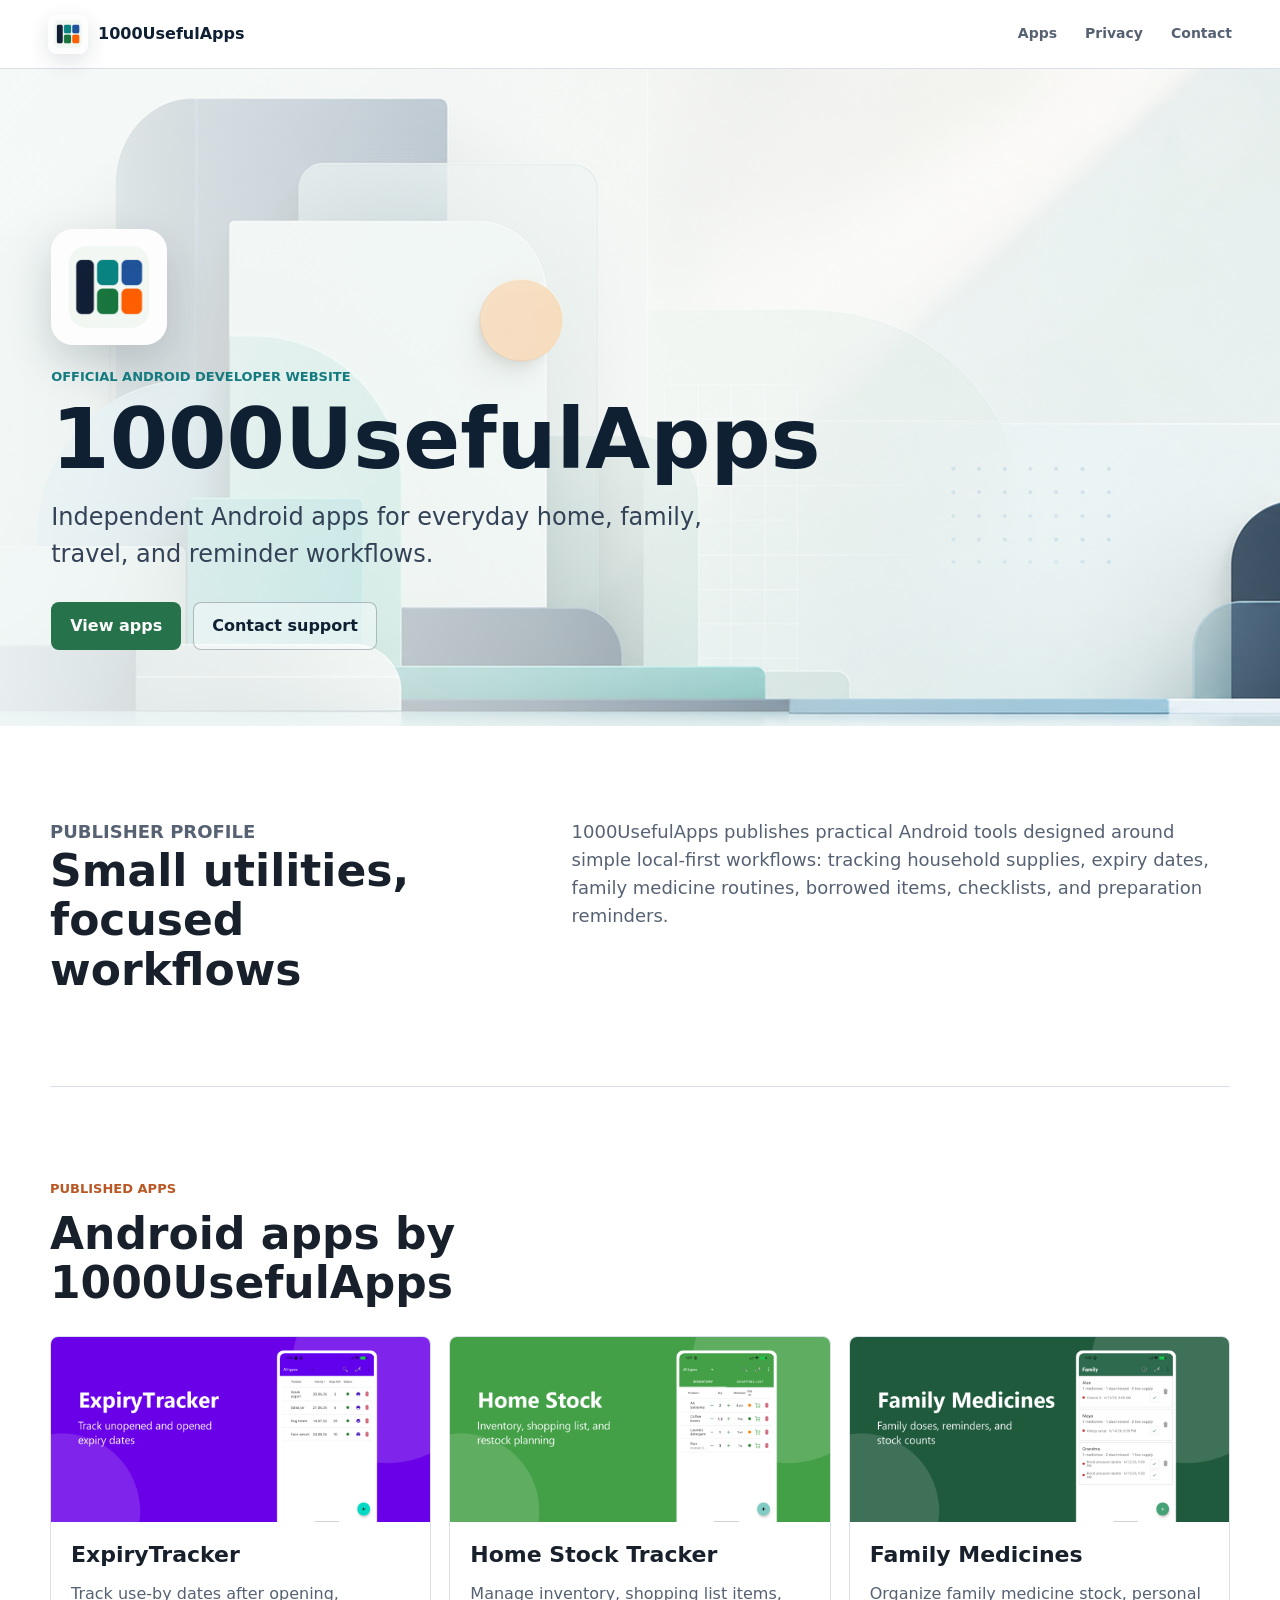
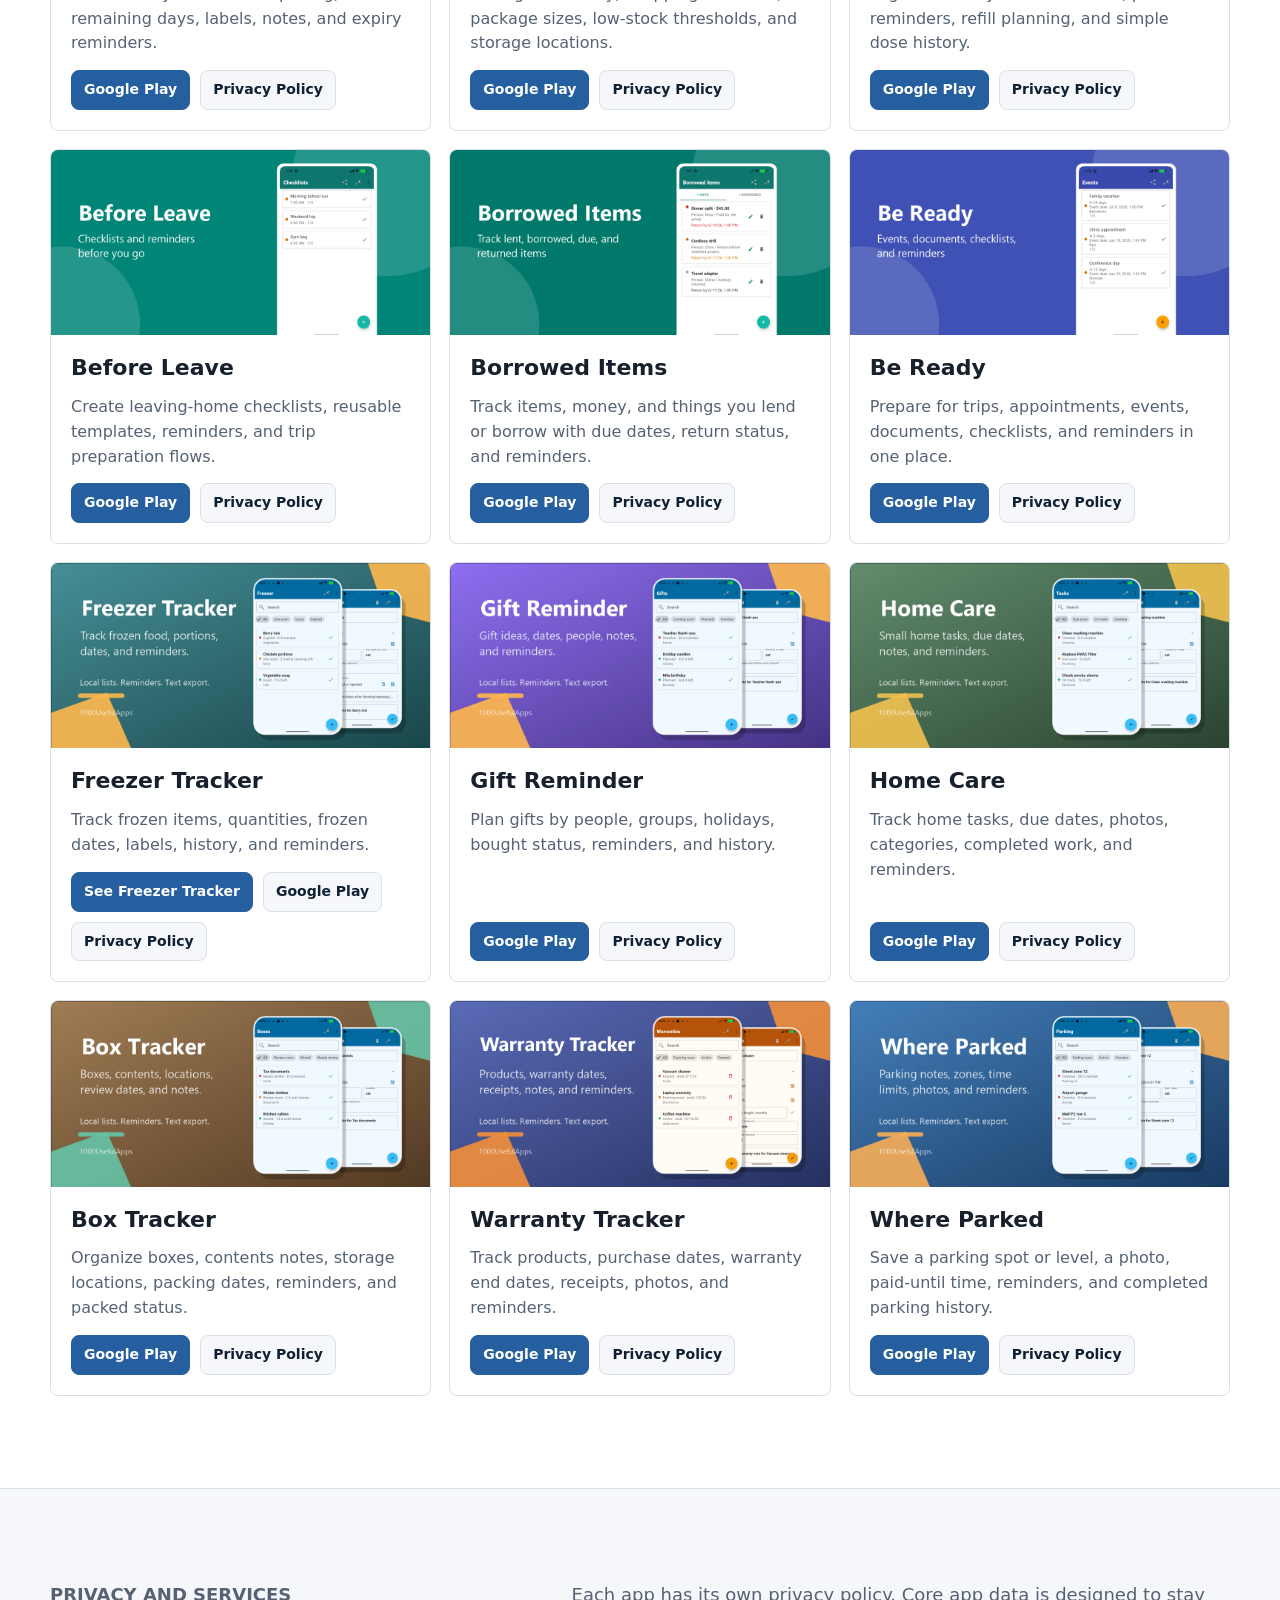
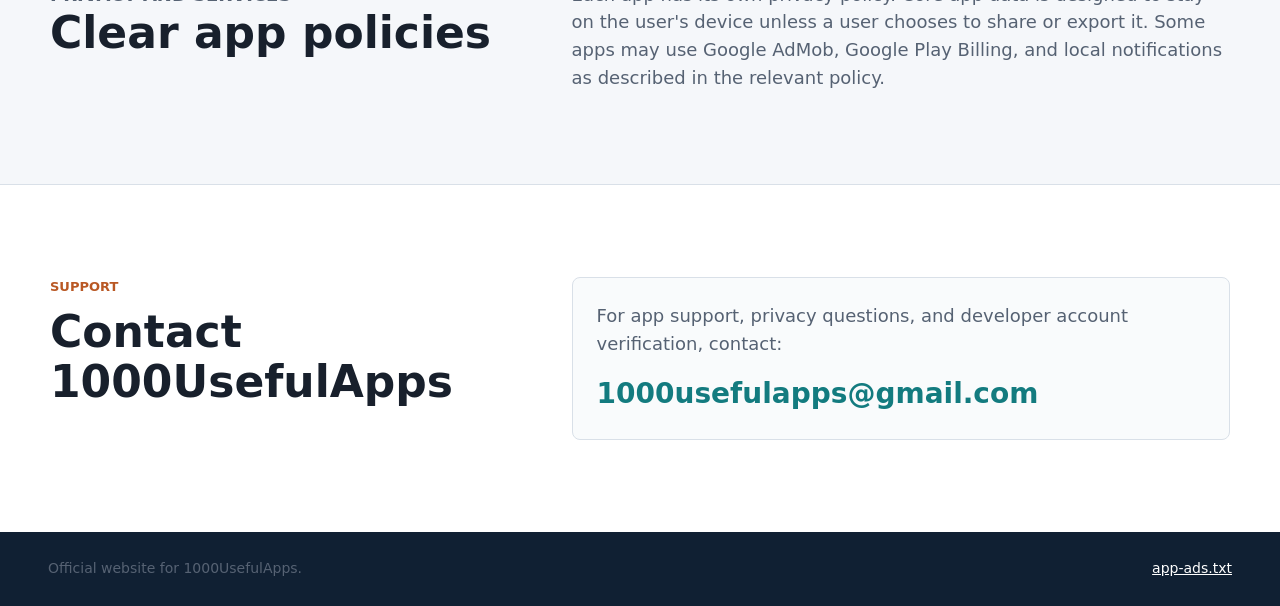
==== commit d21a4974: "Align portfolio app summaries with production capabilities" ====
--- a/index.html
+++ b/index.html
@@ -70,7 +70,7 @@
             <img src="assets/apps/expirytracker.png" alt="ExpiryTracker app preview">
             <div class="app-content">
               <h3>ExpiryTracker</h3>
-              <p>Track unopened and opened expiry dates, labels, reminders, notes, and household shelf-life items.</p>
+              <p>Track use-by dates after opening, remaining days, labels, notes, and expiry reminders.</p>
               <div class="app-links">
                 <a href="https://play.google.com/store/apps/details?id=com.myhome.expirytracker&amp;utm_source=1000usefulapps.github.io&amp;utm_medium=referral&amp;utm_campaign=portfolio_home">Google Play</a>
                 <a href="https://1000usefulapps.github.io/ExpieryTracker/">Privacy Policy</a>
@@ -179,7 +179,7 @@
             <img src="assets/apps/box-tracker.png" alt="Box Tracker app preview">
             <div class="app-content">
               <h3>Box Tracker</h3>
-              <p>Manage boxes, contents, storage locations, pack dates, reminders, and printable summaries.</p>
+              <p>Organize boxes, contents notes, storage locations, packing dates, reminders, and packed status.</p>
               <div class="app-links">
                 <a href="https://play.google.com/store/apps/details?id=com.myhome.inventorybox&amp;utm_source=1000usefulapps.github.io&amp;utm_medium=referral&amp;utm_campaign=portfolio_home">Google Play</a>
                 <a href="https://1000usefulapps.github.io/inventory-box-tracker-privacy/">Privacy Policy</a>
@@ -203,7 +203,7 @@
             <img src="assets/apps/where-parked.png" alt="Where Parked app preview">
             <div class="app-content">
               <h3>Where Parked</h3>
-              <p>Save parking place, zones, photos, time limits, quick reset, and reminders.</p>
+              <p>Save a parking spot or level, a photo, paid-until time, reminders, and completed parking history.</p>
               <div class="app-links">
                 <a href="https://play.google.com/store/apps/details?id=com.myhome.whereparked&amp;utm_source=1000usefulapps.github.io&amp;utm_medium=referral&amp;utm_campaign=portfolio_home">Google Play</a>
                 <a href="https://1000usefulapps.github.io/where-parked-privacy/">Privacy Policy</a>
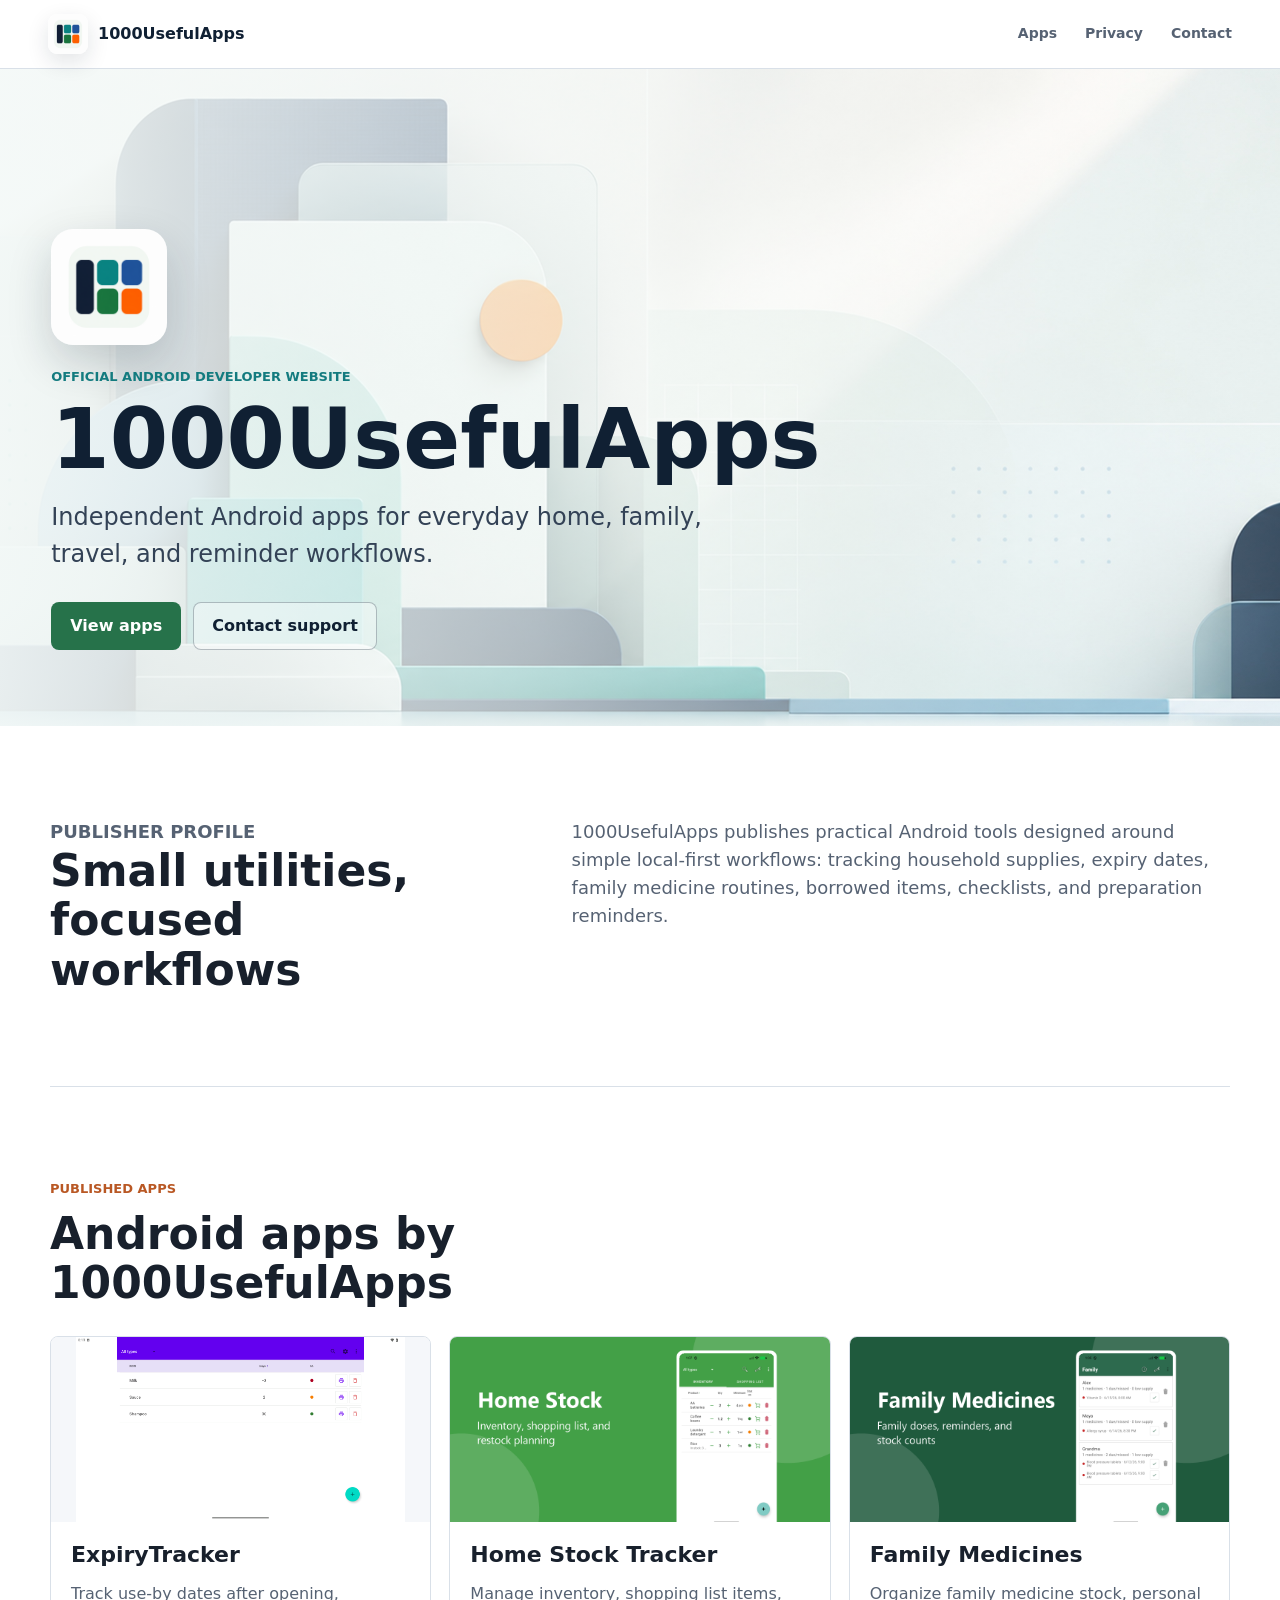
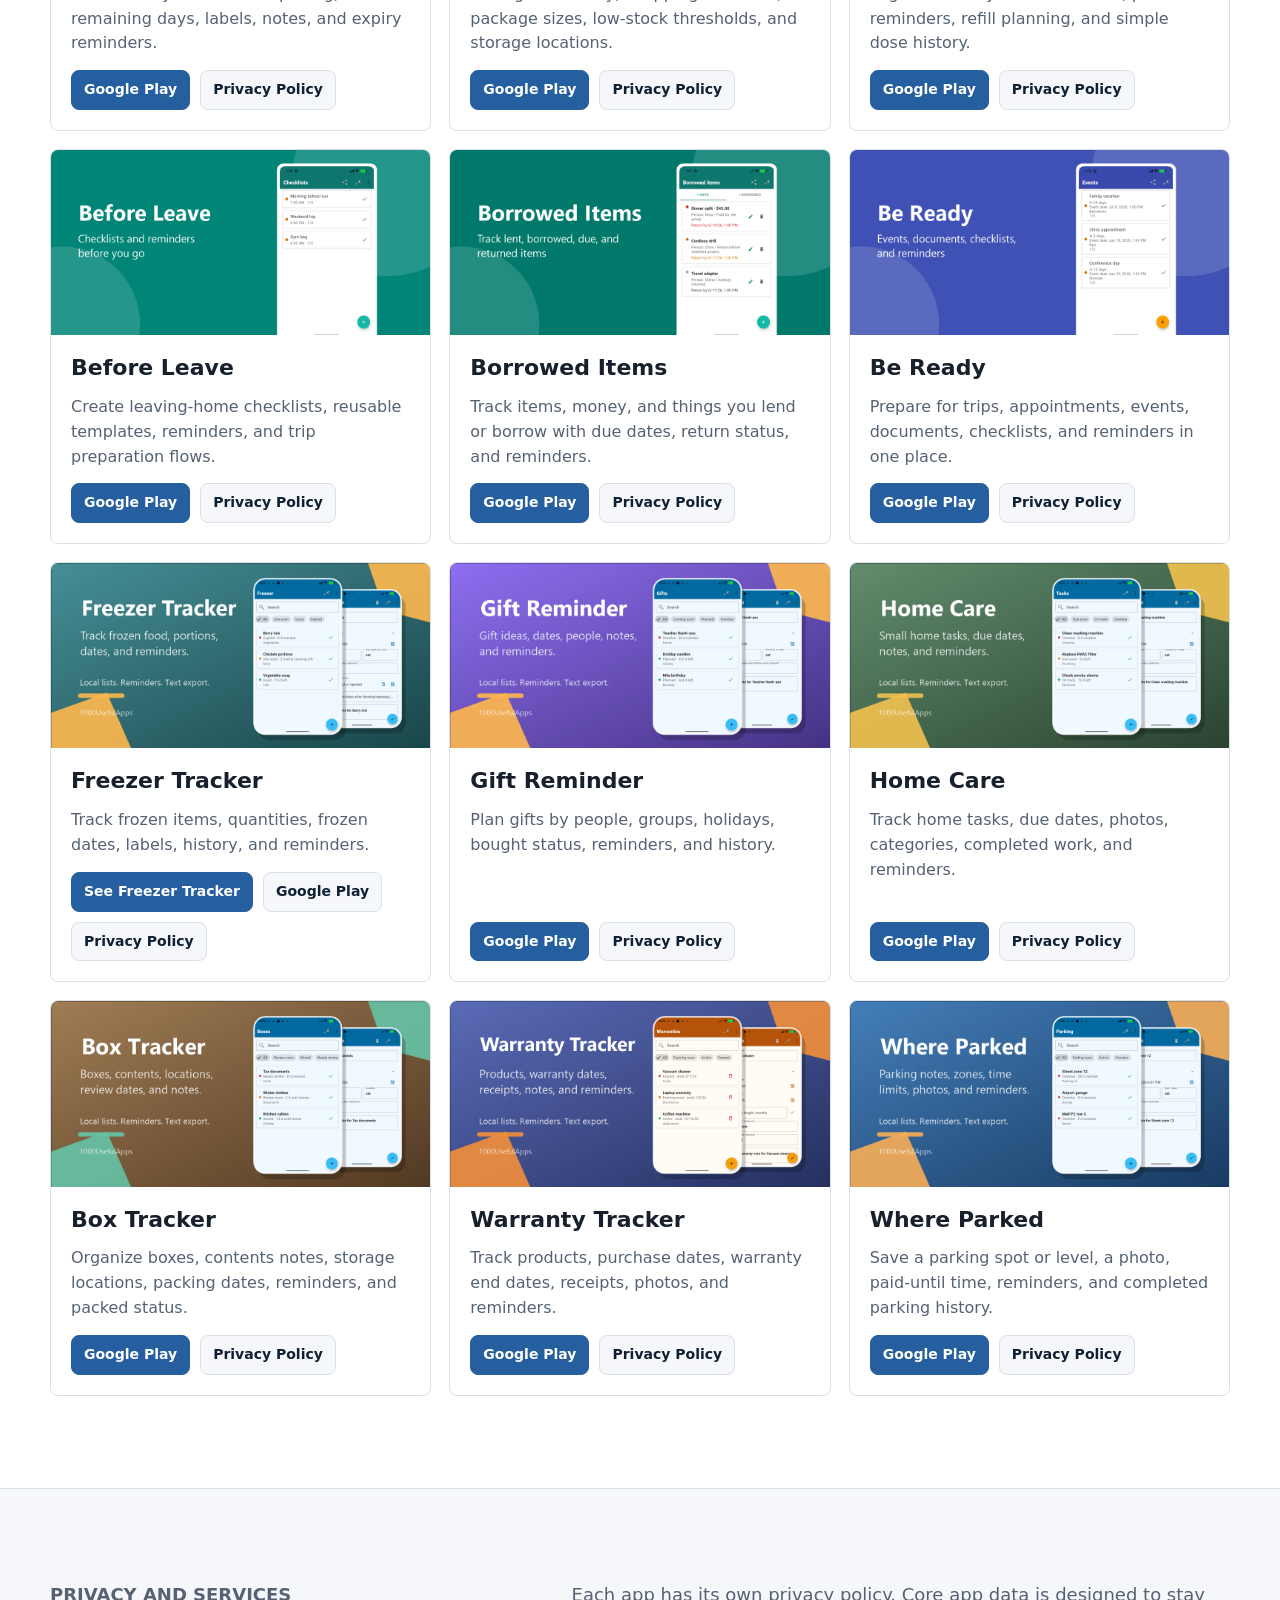
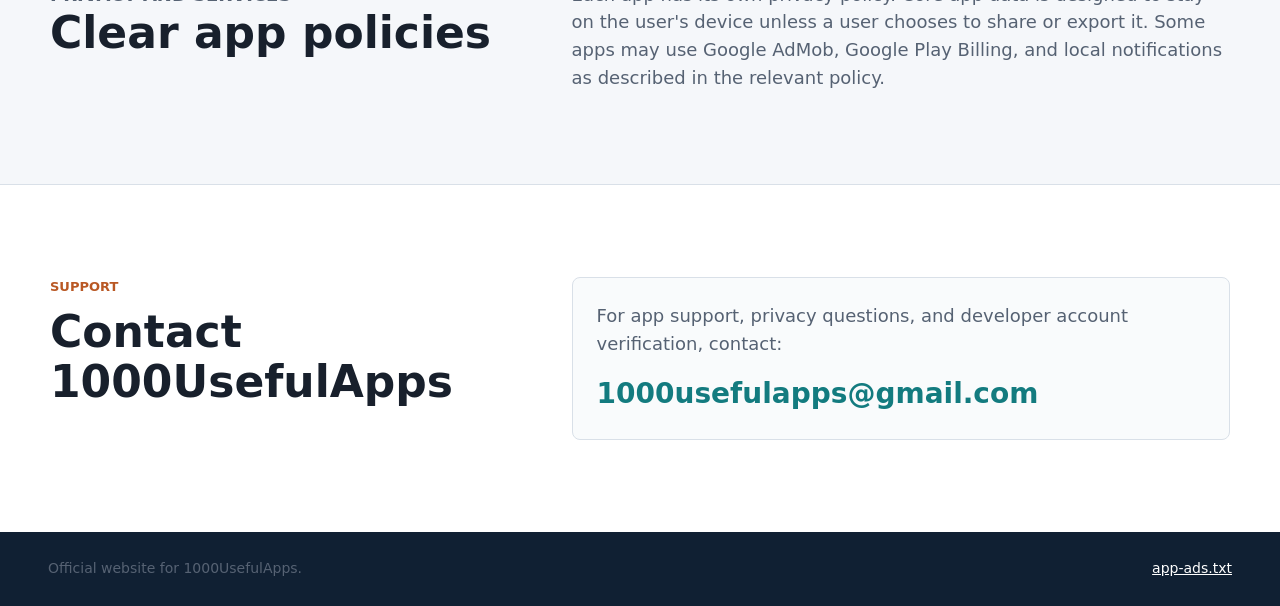
==== commit 1c0e72ab: "Replace outdated expiry banner with verified product screenshot" ====
--- a/index.html
+++ b/index.html
@@ -67,7 +67,7 @@
 
         <div class="app-grid">
           <article class="app-card">
-            <img src="assets/apps/expirytracker.png" alt="ExpiryTracker app preview">
+            <img class="app-capture" src="assets/apps/expirytracker-current.png" alt="ExpiryTracker list with remaining days and expiry status">
             <div class="app-content">
               <h3>ExpiryTracker</h3>
               <p>Track use-by dates after opening, remaining days, labels, notes, and expiry reminders.</p>
--- a/styles.css
+++ b/styles.css
@@ -265,6 +265,10 @@
   padding: 20px;
 }
 
+.app-card img.app-capture {
+  object-fit: contain;
+}
+
 .app-content p {
   margin: 0;
   color: var(--muted);
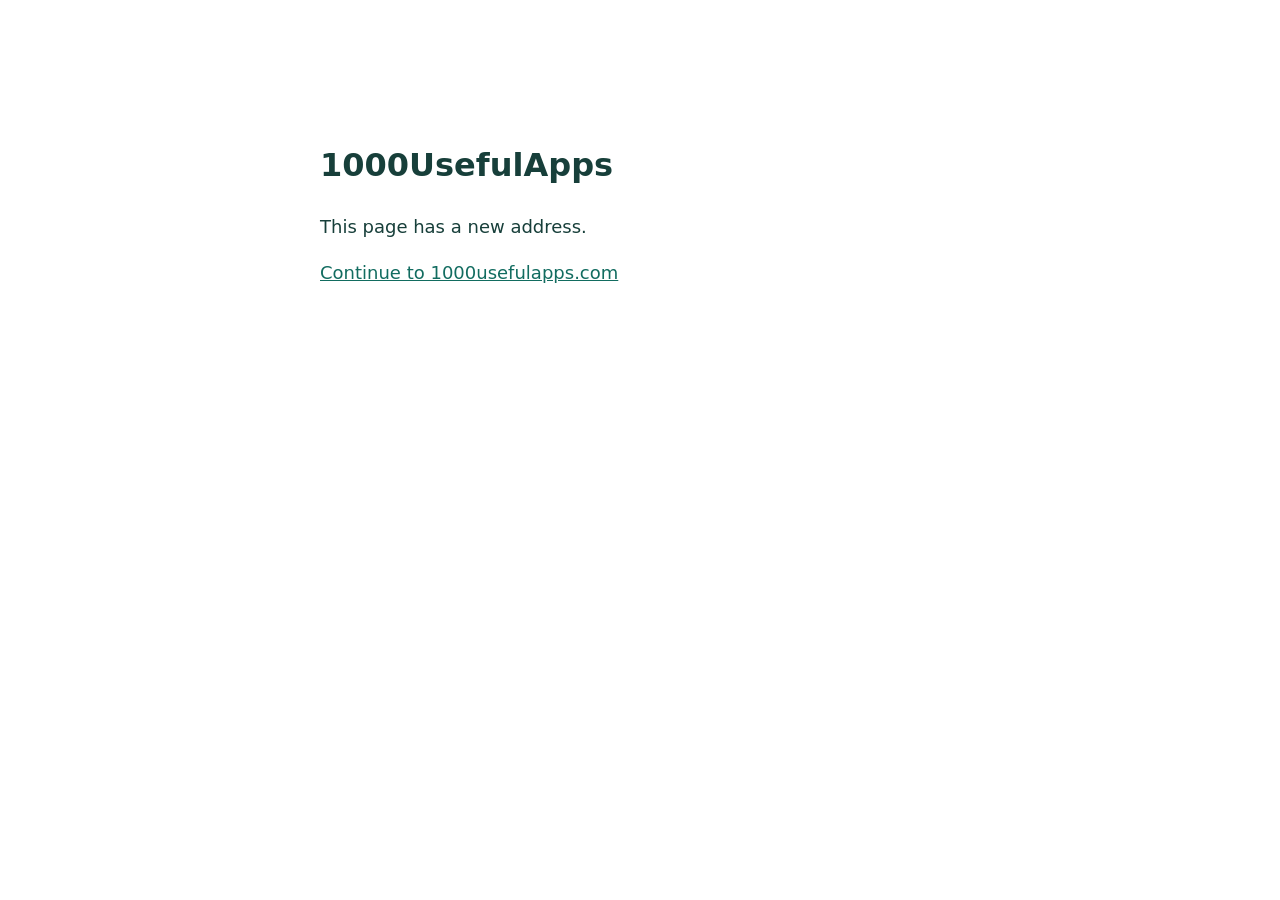
==== commit 79021ffb: "Temporarily redirect legacy pages to custom domain; preserve app ads" ====
--- a/index.html
+++ b/index.html
@@ -1,247 +1,24 @@
 <!doctype html>
 <html lang="en">
-  <head>
-    <meta charset="utf-8">
-    <meta name="viewport" content="width=device-width, initial-scale=1">
-    <title>1000UsefulApps | Official Android Developer Website</title>
-    <meta
-      name="description"
-      content="Official website for 1000UsefulApps, an independent Android app developer creating practical tools for home, family, travel, and everyday routines."
-    >
-    <link rel="canonical" href="https://1000usefulapps.github.io/">
-    <meta property="og:title" content="1000UsefulApps">
-    <meta property="og:description" content="Practical Android apps for everyday home, family, travel, and reminder workflows.">
-    <meta property="og:type" content="website">
-    <meta property="og:url" content="https://1000usefulapps.github.io/">
-    <meta property="og:image" content="https://1000usefulapps.github.io/assets/brand/developer-cover.jpg">
-    <meta name="google-site-verification" content="Y6LnoSUaHyvUxmMzChPfbwcNs0ozjWDO7_T7IYv05tI">
-    <link rel="icon" href="assets/brand/developer-logo.png">
-    <link rel="stylesheet" href="styles.css">
-  </head>
-  <body>
-    <header class="site-header">
-      <a class="brand" href="/" aria-label="1000UsefulApps home">
-        <img class="brand-mark" src="assets/brand/developer-logo.png" alt="" aria-hidden="true">
-        <span>1000UsefulApps</span>
-      </a>
-      <nav class="site-nav" aria-label="Primary navigation">
-        <a href="#apps">Apps</a>
-        <a href="#privacy">Privacy</a>
-        <a href="#contact">Contact</a>
-      </nav>
-    </header>
-
-    <main>
-      <section class="hero" aria-labelledby="hero-title">
-        <div class="hero-content">
-          <img class="hero-logo" src="assets/brand/developer-logo.png" alt="1000UsefulApps logo">
-          <p class="eyebrow">Official Android developer website</p>
-          <h1 id="hero-title">1000UsefulApps</h1>
-          <p class="hero-copy">
-            Independent Android apps for everyday home, family, travel, and reminder workflows.
-          </p>
-          <div class="hero-actions">
-            <a class="button button-primary" href="#apps">View apps</a>
-            <a class="button button-secondary" href="mailto:1000usefulapps@gmail.com">Contact support</a>
-          </div>
-        </div>
-      </section>
-
-      <section class="section intro" aria-label="About 1000UsefulApps">
-        <div>
-          <p class="section-kicker">Publisher profile</p>
-          <h2>Small utilities, focused workflows</h2>
-        </div>
-        <p>
-          1000UsefulApps publishes practical Android tools designed around simple local-first
-          workflows: tracking household supplies, expiry dates, family medicine routines,
-          borrowed items, checklists, and preparation reminders.
-        </p>
-      </section>
-
-      <section class="section" id="apps" aria-labelledby="apps-title">
-        <div class="section-heading">
-          <p class="section-kicker">Published apps</p>
-          <h2 id="apps-title">Android apps by 1000UsefulApps</h2>
-        </div>
-
-        <div class="app-grid">
-          <article class="app-card">
-            <img class="app-capture" src="assets/apps/expirytracker-current.png" alt="ExpiryTracker list with remaining days and expiry status">
-            <div class="app-content">
-              <h3>ExpiryTracker</h3>
-              <p>Track use-by dates after opening, remaining days, labels, notes, and expiry reminders.</p>
-              <div class="app-links">
-                <a href="https://play.google.com/store/apps/details?id=com.myhome.expirytracker&amp;utm_source=1000usefulapps.github.io&amp;utm_medium=referral&amp;utm_campaign=portfolio_home">Google Play</a>
-                <a href="https://1000usefulapps.github.io/ExpieryTracker/">Privacy Policy</a>
-              </div>
-            </div>
-          </article>
-
-          <article class="app-card">
-            <img src="assets/apps/home-stock.png" alt="Home Stock Tracker app preview">
-            <div class="app-content">
-              <h3>Home Stock Tracker</h3>
-              <p>Manage inventory, shopping list items, package sizes, low-stock thresholds, and storage locations.</p>
-              <div class="app-links">
-                <a href="https://play.google.com/store/apps/details?id=com.myhome.homestock&amp;utm_source=1000usefulapps.github.io&amp;utm_medium=referral&amp;utm_campaign=portfolio_home">Google Play</a>
-                <a href="https://1000usefulapps.github.io/homestock-privacy/">Privacy Policy</a>
-              </div>
-            </div>
-          </article>
-
-          <article class="app-card">
-            <img src="assets/apps/family-medicines.png" alt="Family Medicines app preview">
-            <div class="app-content">
-              <h3>Family Medicines</h3>
-              <p>Organize family medicine stock, personal reminders, refill planning, and simple dose history.</p>
-              <div class="app-links">
-                <a href="https://play.google.com/store/apps/details?id=com.myhome.familymedicines&amp;utm_source=1000usefulapps.github.io&amp;utm_medium=referral&amp;utm_campaign=portfolio_home">Google Play</a>
-                <a href="https://1000usefulapps.github.io/familymedicines-privacy/">Privacy Policy</a>
-              </div>
-            </div>
-          </article>
-
-          <article class="app-card">
-            <img src="assets/apps/before-leave.png" alt="Before Leave app preview">
-            <div class="app-content">
-              <h3>Before Leave</h3>
-              <p>Create leaving-home checklists, reusable templates, reminders, and trip preparation flows.</p>
-              <div class="app-links">
-                <a href="https://play.google.com/store/apps/details?id=com.myhome.beforeleave&amp;utm_source=1000usefulapps.github.io&amp;utm_medium=referral&amp;utm_campaign=portfolio_home">Google Play</a>
-                <a href="https://1000usefulapps.github.io/beforeleave-privacy/">Privacy Policy</a>
-              </div>
-            </div>
-          </article>
-
-          <article class="app-card">
-            <img src="assets/apps/borrowed-items.png" alt="Borrowed Items app preview">
-            <div class="app-content">
-              <h3>Borrowed Items</h3>
-              <p>Track items, money, and things you lend or borrow with due dates, return status, and reminders.</p>
-              <div class="app-links">
-                <a href="https://play.google.com/store/apps/details?id=com.myhome.borroweditems&amp;utm_source=1000usefulapps.github.io&amp;utm_medium=referral&amp;utm_campaign=portfolio_home">Google Play</a>
-                <a href="https://1000usefulapps.github.io/borroweditems-privacy/">Privacy Policy</a>
-              </div>
-            </div>
-          </article>
-
-          <article class="app-card">
-            <img src="assets/apps/be-ready.png" alt="Be Ready app preview">
-            <div class="app-content">
-              <h3>Be Ready</h3>
-              <p>Prepare for trips, appointments, events, documents, checklists, and reminders in one place.</p>
-              <div class="app-links">
-                <a href="https://play.google.com/store/apps/details?id=com.myhome.traveldocs&amp;utm_source=1000usefulapps.github.io&amp;utm_medium=referral&amp;utm_campaign=portfolio_home">Google Play</a>
-                <a href="https://1000usefulapps.github.io/traveldocs-privacy/">Privacy Policy</a>
-              </div>
-            </div>
-          </article>
-
-          <article class="app-card">
-            <img src="assets/apps/freezer-tracker.png" alt="Freezer Tracker app preview">
-            <div class="app-content">
-              <h3>Freezer Tracker</h3>
-              <p>Track frozen items, quantities, frozen dates, labels, history, and reminders.</p>
-              <div class="app-links">
-                <a href="apps/freezer-tracker/">See Freezer Tracker</a>
-                <a href="https://play.google.com/store/apps/details?id=com.myhome.freezertracker&amp;utm_source=1000usefulapps.github.io&amp;utm_medium=referral&amp;utm_campaign=portfolio_home">Google Play</a>
-                <a href="https://1000usefulapps.github.io/freezer-tracker-privacy/">Privacy Policy</a>
-              </div>
-            </div>
-          </article>
-
-          <article class="app-card">
-            <img src="assets/apps/gift-reminder.png" alt="Gift Reminder app preview">
-            <div class="app-content">
-              <h3>Gift Reminder</h3>
-              <p>Plan gifts by people, groups, holidays, bought status, reminders, and history.</p>
-              <div class="app-links">
-                <a href="https://play.google.com/store/apps/details?id=com.myhome.giftreminder&amp;utm_source=1000usefulapps.github.io&amp;utm_medium=referral&amp;utm_campaign=portfolio_home">Google Play</a>
-                <a href="https://1000usefulapps.github.io/gift-reminder-privacy/">Privacy Policy</a>
-              </div>
-            </div>
-          </article>
-
-          <article class="app-card">
-            <img src="assets/apps/home-care.png" alt="Home Care app preview">
-            <div class="app-content">
-              <h3>Home Care</h3>
-              <p>Track home tasks, due dates, photos, categories, completed work, and reminders.</p>
-              <div class="app-links">
-                <a href="https://play.google.com/store/apps/details?id=com.myhome.homemaintenance&amp;utm_source=1000usefulapps.github.io&amp;utm_medium=referral&amp;utm_campaign=portfolio_home">Google Play</a>
-                <a href="https://1000usefulapps.github.io/home-maintenance-privacy/">Privacy Policy</a>
-              </div>
-            </div>
-          </article>
-
-          <article class="app-card">
-            <img src="assets/apps/box-tracker.png" alt="Box Tracker app preview">
-            <div class="app-content">
-              <h3>Box Tracker</h3>
-              <p>Organize boxes, contents notes, storage locations, packing dates, reminders, and packed status.</p>
-              <div class="app-links">
-                <a href="https://play.google.com/store/apps/details?id=com.myhome.inventorybox&amp;utm_source=1000usefulapps.github.io&amp;utm_medium=referral&amp;utm_campaign=portfolio_home">Google Play</a>
-                <a href="https://1000usefulapps.github.io/inventory-box-tracker-privacy/">Privacy Policy</a>
-              </div>
-            </div>
-          </article>
-
-          <article class="app-card">
-            <img src="assets/apps/warranty-tracker.png" alt="Warranty Tracker app preview">
-            <div class="app-content">
-              <h3>Warranty Tracker</h3>
-              <p>Track products, purchase dates, warranty end dates, receipts, photos, and reminders.</p>
-              <div class="app-links">
-                <a href="https://play.google.com/store/apps/details?id=com.myhome.warrantytracker&amp;utm_source=1000usefulapps.github.io&amp;utm_medium=referral&amp;utm_campaign=portfolio_home">Google Play</a>
-                <a href="https://1000usefulapps.github.io/warranty-tracker-privacy/">Privacy Policy</a>
-              </div>
-            </div>
-          </article>
-
-          <article class="app-card">
-            <img src="assets/apps/where-parked.png" alt="Where Parked app preview">
-            <div class="app-content">
-              <h3>Where Parked</h3>
-              <p>Save a parking spot or level, a photo, paid-until time, reminders, and completed parking history.</p>
-              <div class="app-links">
-                <a href="https://play.google.com/store/apps/details?id=com.myhome.whereparked&amp;utm_source=1000usefulapps.github.io&amp;utm_medium=referral&amp;utm_campaign=portfolio_home">Google Play</a>
-                <a href="https://1000usefulapps.github.io/where-parked-privacy/">Privacy Policy</a>
-              </div>
-            </div>
-          </article>
-        </div>
-      </section>
-
-      <section class="section policy-band" id="privacy" aria-labelledby="privacy-title">
-        <div>
-          <p class="section-kicker">Privacy and services</p>
-          <h2 id="privacy-title">Clear app policies</h2>
-        </div>
-        <p>
-          Each app has its own privacy policy. Core app data is designed to stay on the user's
-          device unless a user chooses to share or export it. Some apps may use Google AdMob,
-          Google Play Billing, and local notifications as described in the relevant policy.
-        </p>
-      </section>
-
-      <section class="section contact" id="contact" aria-labelledby="contact-title">
-        <div>
-          <p class="section-kicker">Support</p>
-          <h2 id="contact-title">Contact 1000UsefulApps</h2>
-        </div>
-        <div class="contact-panel">
-          <p>
-            For app support, privacy questions, and developer account verification, contact:
-          </p>
-          <a class="contact-link" href="mailto:1000usefulapps@gmail.com">1000usefulapps@gmail.com</a>
-        </div>
-      </section>
-    </main>
-
-    <footer class="site-footer">
-      <span>Official website for 1000UsefulApps.</span>
-      <a href="app-ads.txt">app-ads.txt</a>
-    </footer>
-  </body>
+<head>
+  <meta charset="utf-8">
+  <meta name="viewport" content="width=device-width, initial-scale=1">
+  <meta name="robots" content="noindex,follow">
+  <meta http-equiv="refresh" content="2; url=https://1000usefulapps.com/">
+  <link rel="canonical" href="https://1000usefulapps.com/">
+  <title>1000UsefulApps</title>
+  <style>
+    body { margin: 0; padding: 32px; font: 18px/1.6 system-ui, sans-serif; color: #173f3a; background: #fff; }
+    main { max-width: 640px; margin: 12vh auto; }
+    h1 { font-size: 32px; overflow-wrap: anywhere; }
+    a { color: #126c60; overflow-wrap: anywhere; }
+  </style>
+</head>
+<body>
+  <main>
+    <h1>1000UsefulApps</h1>
+    <p>This page has a new address.</p>
+    <p><a href="https://1000usefulapps.com/">Continue to 1000usefulapps.com</a></p>
+  </main>
+</body>
 </html>
